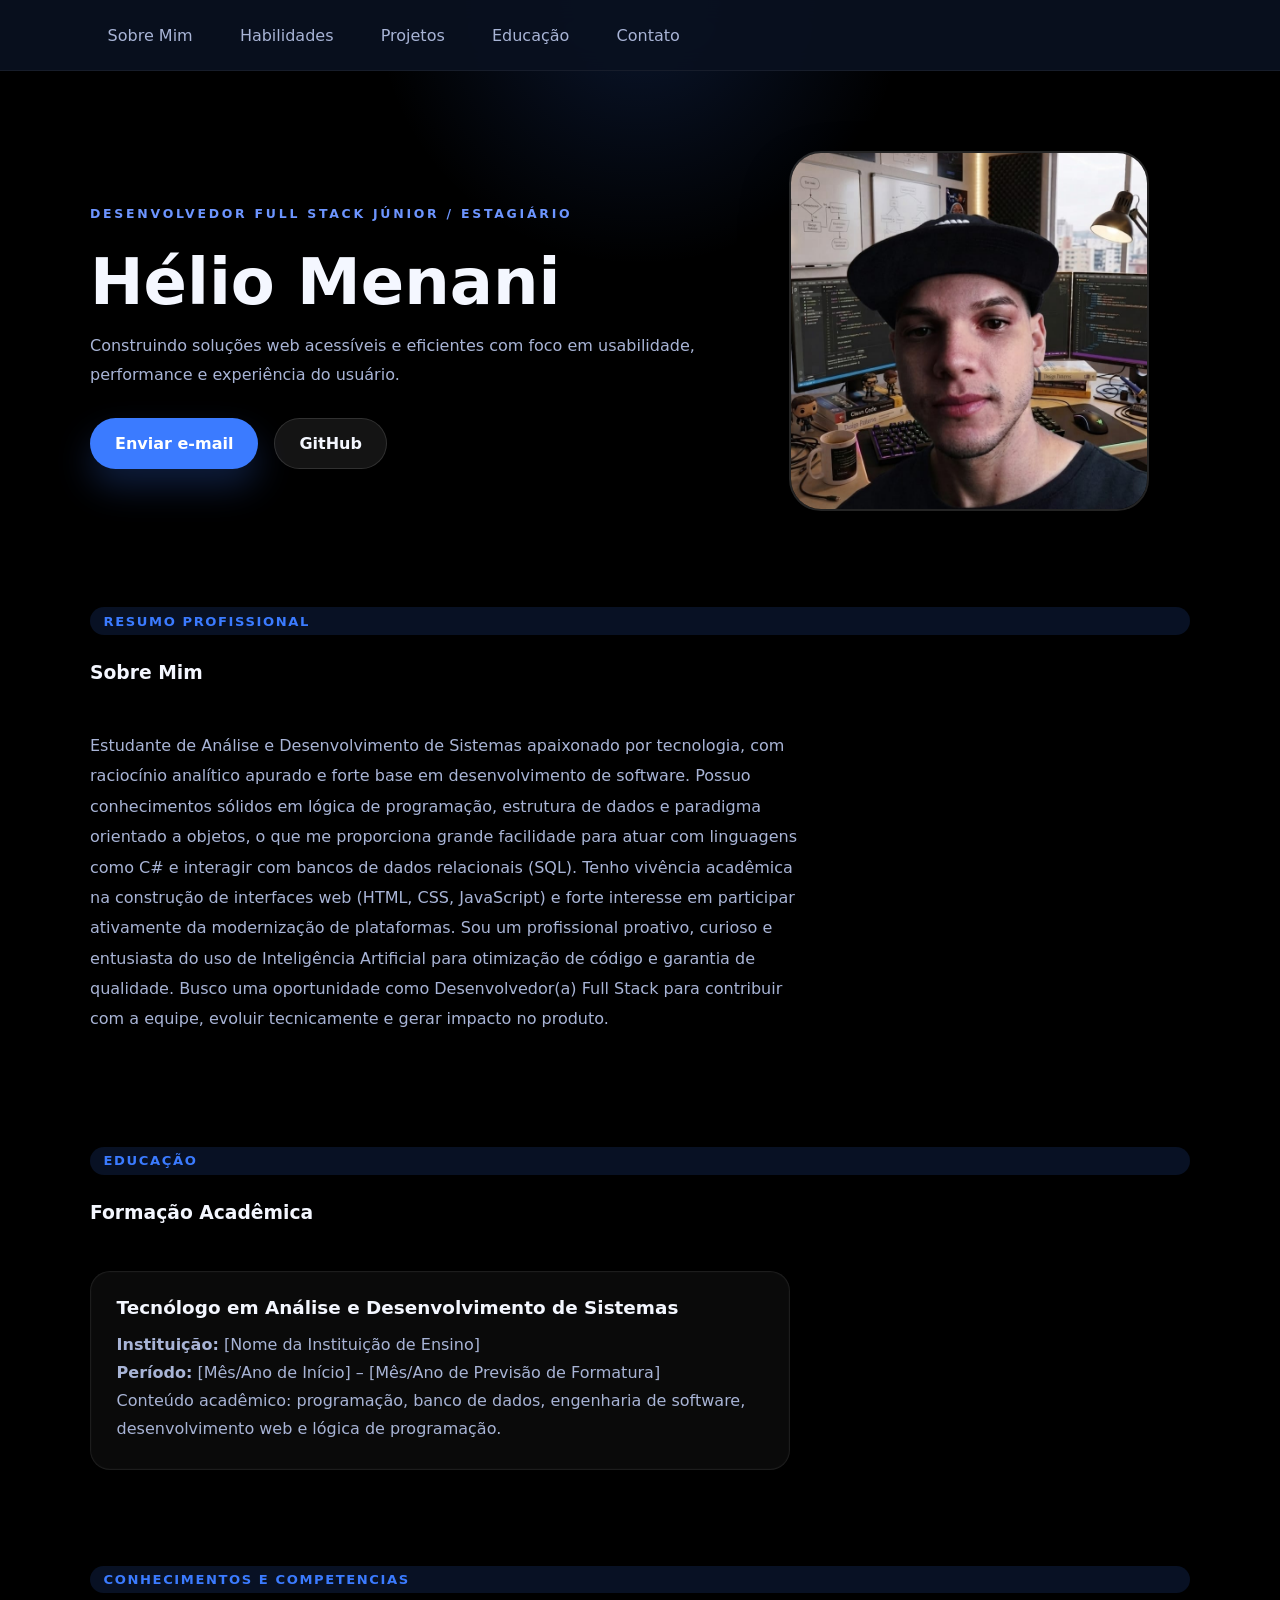
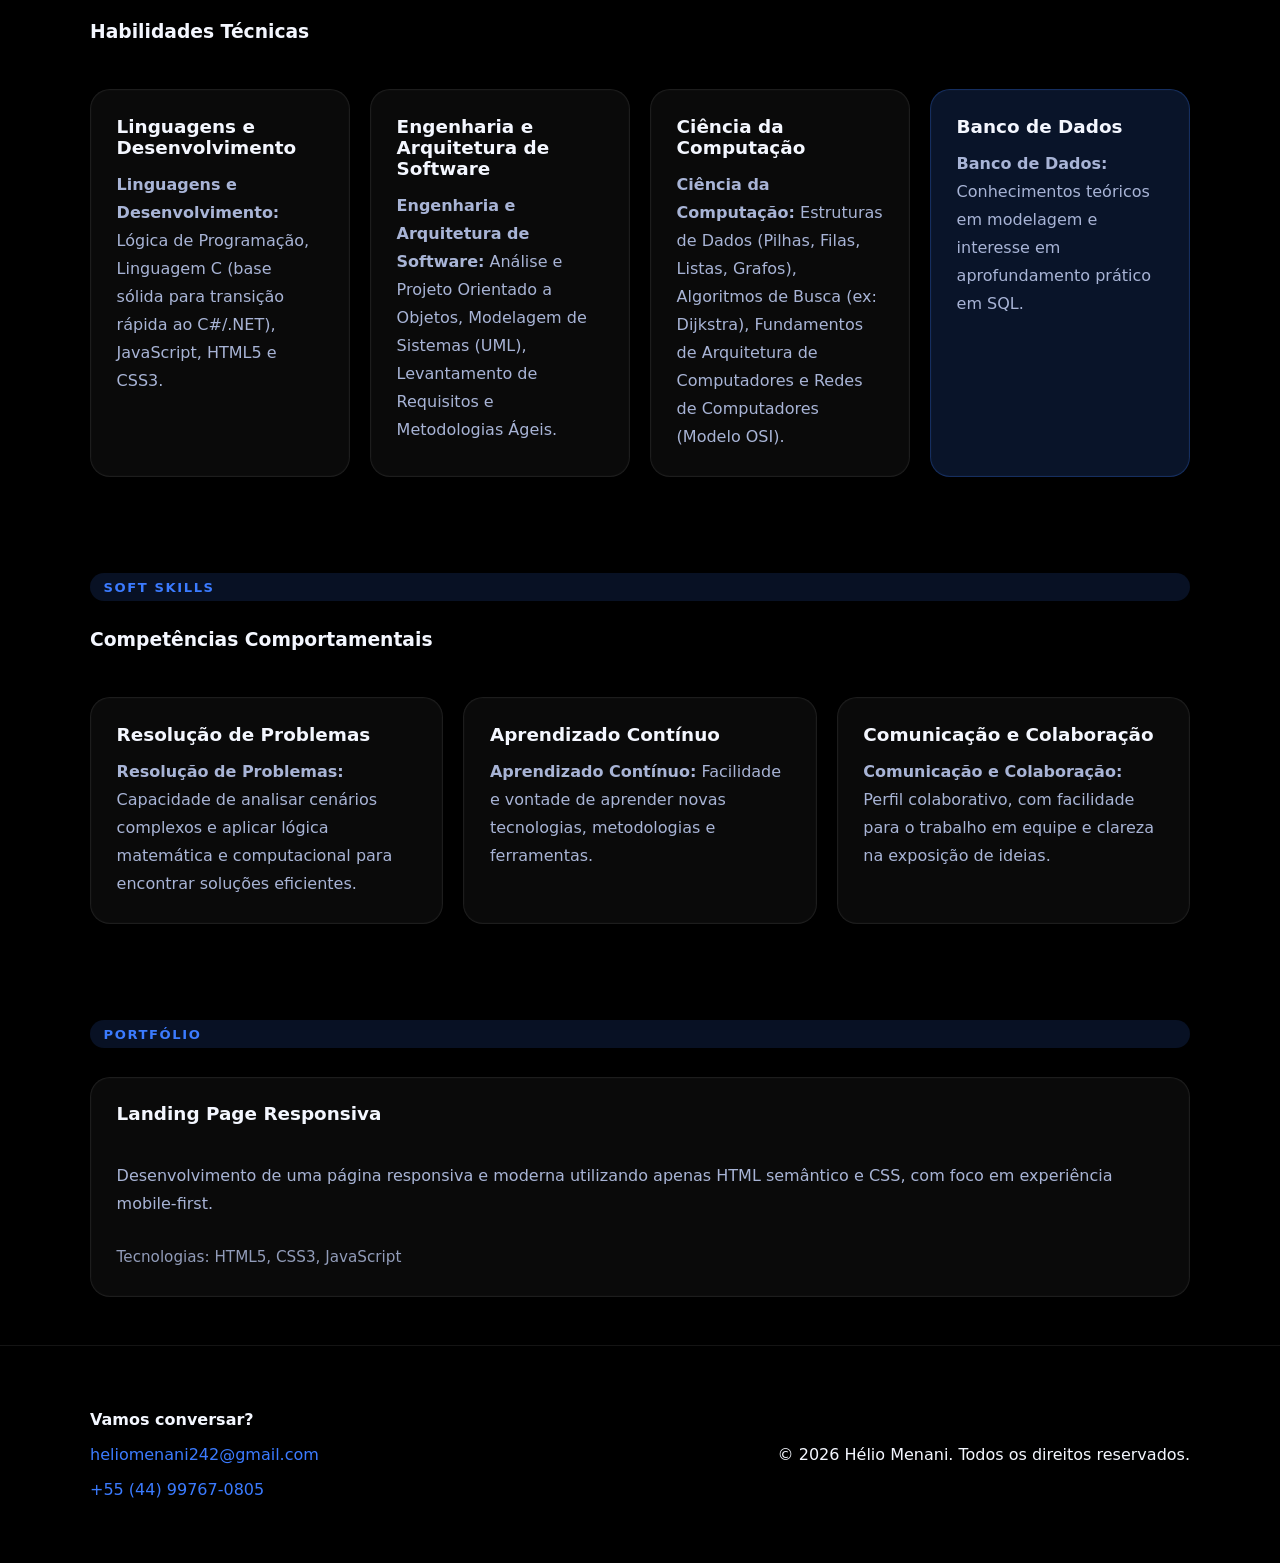
==== index.html @ a0217aea "Add files via upload" ====
<!DOCTYPE html>
<html lang="pt-BR">

<head>
    <meta charset="UTF-8">
    <meta name="viewport" content="width=device-width, initial-scale=1.0">
    <title>Hélio Menani | Portfólio</title>
    <meta name="description"
        content="Portfólio profissional de Hélio Menani - Desenvolvedor Full Stack Júnior / Estagiário com foco em web e software." />
    <link rel="stylesheet" href="style.css">
    <script src="script.js" defer></script>
</head>

<body>
    <nav class="site-nav" aria-label="Navegação principal">
        <div class="container nav__wrapper">
            <button class="nav-toggle" aria-controls="main-navigation" aria-expanded="false">Menu</button>
            <ul class="nav__list" id="main-navigation">
                <li><a href="#sobre">Sobre Mim</a></li>
                <li><a href="#habilidades">Habilidades</a></li>
                <li><a href="#projetos">Projetos</a></li>
                <li><a href="#educacao">Educação</a></li>
                <li><a href="#contato">Contato</a></li>
            </ul>
        </div>
    </nav>

    <header class="hero" aria-label="Seção principal">
        <div class="hero__content container">
            <div class="hero__text">
                <p class="hero__eyebrow">Desenvolvedor Full Stack Júnior / Estagiário</p>
                <h1>Hélio Menani</h1>
                <p class="hero__lead">Construindo soluções web acessíveis e eficientes com foco em usabilidade,
                    performance e experiência do usuário.</p>
                <div class="hero__actions" aria-label="Contatos rápidos">
                    <a class="button button--primary" href="mailto:heliomenani242@gmail.com">Enviar e-mail</a>
                    <a class="button button--ghost" href="https://github.com/heliomenani242-source" target="_blank"
                        rel="noreferrer">GitHub</a>
                </div>
            </div>
            <div class="hero__photo-wrapper">
                <img class="hero__photo" src="foto.jpeg" alt="Foto de Hélio Menani">
            </div>
        </div>
    </header>

    <main>
        <section class="section" id="sobre">
            <div class="container">
                <div class="section__header">
                    <span class="section__tag">RESUMO PROFISSIONAL</span>
                    <h3>Sobre Mim</h3>
                </div>
                <p class="section__text">Estudante de Análise e Desenvolvimento de Sistemas apaixonado por tecnologia,
                    com raciocínio analítico apurado e forte base em desenvolvimento de software. Possuo conhecimentos
                    sólidos em lógica de programação, estrutura de dados e paradigma orientado a objetos, o que me
                    proporciona grande facilidade para atuar com linguagens como C# e interagir com bancos de dados
                    relacionais (SQL). Tenho vivência acadêmica na construção de interfaces web (HTML, CSS, JavaScript)
                    e forte interesse em participar ativamente da modernização de plataformas. Sou um profissional
                    proativo, curioso e entusiasta do uso de Inteligência Artificial para otimização de código e
                    garantia de qualidade. Busco uma oportunidade como Desenvolvedor(a) Full Stack para contribuir com a
                    equipe, evoluir tecnicamente e gerar impacto no produto.</p>
            </div>
        </section>

        <section class="section" id="educacao">
            <div class="container">
                <div class="section__header">
                    <span class="section__tag">EDUCAÇÃO</span>
                    <h3>Formação Acadêmica</h3>
                </div>
                <div class="education-card">
                    <h3>Tecnólogo em Análise e Desenvolvimento de Sistemas</h3>
                    <p><strong>Instituição:</strong> [Nome da Instituição de Ensino]</p>
                    <p><strong>Período:</strong> [Mês/Ano de Início] – [Mês/Ano de Previsão de Formatura]</p>
                    <p>Conteúdo acadêmico: programação, banco de dados, engenharia de software, desenvolvimento web e
                        lógica de programação.</p>
                </div>
            </div>
        </section>

        <section class="section section--split" id="habilidades">
            <div class="container">
                <div class="section__header">
                    <span class="section__tag">CONHECIMENTOS E COMPETENCIAS</span>
                    <h3>Habilidades Técnicas</h3>
                </div>
                <div class="skill-grid">
                    <article class="skill-card">
                        <h3>Linguagens e Desenvolvimento</h3>
                        <p><strong>Linguagens e Desenvolvimento:</strong> Lógica de Programação, Linguagem C (base
                            sólida para transição rápida ao C#/.NET), JavaScript, HTML5 e CSS3.</p>
                    </article>
                    <article class="skill-card">
                        <h3>Engenharia e Arquitetura de Software</h3>
                        <p><strong>Engenharia e Arquitetura de Software:</strong> Análise e Projeto Orientado a Objetos,
                            Modelagem de Sistemas (UML), Levantamento de Requisitos e Metodologias Ágeis.</p>
                    </article>
                    <article class="skill-card">
                        <h3>Ciência da Computação</h3>
                        <p><strong>Ciência da Computação:</strong> Estruturas de Dados (Pilhas, Filas, Listas, Grafos),
                            Algoritmos de Busca (ex: Dijkstra), Fundamentos de Arquitetura de Computadores e Redes de
                            Computadores (Modelo OSI).</p>
                    </article>
                    <article class="skill-card skill-card--highlight">
                        <h3>Banco de Dados</h3>
                        <p><strong>Banco de Dados:</strong> Conhecimentos teóricos em modelagem e interesse em
                            aprofundamento prático em SQL.</p>
                    </article>
                </div>
            </div>
        </section>

        <section class="section" id="soft-skills">
            <div class="container">
                <div class="section__header">
                    <span class="section__tag">Soft Skills</span>
                    <h3>Competências Comportamentais</h3>
                </div>
                <div class="skill-grid">
                    <article class="skill-card">
                        <h3>Resolução de Problemas</h3>
                        <p><strong>Resolução de Problemas:</strong> Capacidade de analisar cenários complexos e aplicar
                            lógica matemática e computacional para encontrar soluções eficientes.</p>
                    </article>
                    <article class="skill-card">
                        <h3>Aprendizado Contínuo</h3>
                        <p><strong>Aprendizado Contínuo:</strong> Facilidade e vontade de aprender novas tecnologias,
                            metodologias e ferramentas.</p>
                    </article>
                    <article class="skill-card">
                        <h3>Comunicação e Colaboração</h3>
                        <p><strong>Comunicação e Colaboração:</strong> Perfil colaborativo, com facilidade para o
                            trabalho em equipe e clareza na exposição de ideias.</p>
                    </article>
                </div>
            </div>
        </section>

        <section class="section" id="projetos">
            <div class="container">
                <div class="section__header">
                    <span class="section__tag">Portfólio</span>

                </div>
                <div class="project-grid">
                    <article class="project-card">
                        <h3>Landing Page Responsiva</h3>
                        <p class="project-card__desc">Desenvolvimento de uma página responsiva e moderna utilizando
                            apenas HTML semântico e CSS, com foco em experiência mobile-first.</p>
                        <p class="project-card__tech">Tecnologias: HTML5, CSS3, JavaScript</p>
                    </article>
                </div>
            </div>
        </section>
    </main>

    <footer class="footer" id="contato">
        <div class="container footer__content">
            <div>
                <p class="footer__label">Vamos conversar?</p>
                <p><a href="mailto:heliomenani242@gmail.com">heliomenani242@gmail.com</a></p>
                <p><a href="tel:+5544997670805">+55 (44) 99767-0805</a></p>
            </div>
            <p>© <span id="year"></span> Hélio Menani. Todos os direitos reservados.</p>
        </div>
    </footer>
</body>

</html>
---- style.css ----
:root {
    color-scheme: dark;
    --bg: #09101f;
    --surface: #111c31;
    --surface-contrast: #172542;
    --text: #f4f7ff;
    --muted: #a8b4d6;
    --primary: #3b7bff;
    --primary-soft: rgba(59, 123, 255, 0.16);
    --accent: #6d95ff;
    --border: rgba(255, 255, 255, 0.08);
    --radius: 20px;
    --shadow: 0 22px 50px rgba(0, 0, 0, 0.28);
}

* {
    box-sizing: border-box;
}

html {
    scroll-behavior: smooth;
}

body {
    margin: 0;
    font-family: "Inter", system-ui, -apple-system, BlinkMacSystemFont, "Segoe UI", sans-serif;
    background: #000000;
    color: var(--text);
    min-height: 100vh;
}

button,
a,
input,
textarea {
    font: inherit;
}

a {
    color: inherit;
    text-decoration: none;
}

img {
    display: block;
    max-width: 100%;
}

.container {
    width: min(1100px, calc(100% - 2rem));
    margin: 0 auto;
}

.hero,
.section,
.footer {
    padding: 3rem 0;
}

.hero__content,
.section__content,
.footer__content,
.nav__wrapper {
    display: grid;
    gap: 2rem;
}

.skill-grid,
.project-grid {
    display: grid;
    gap: 1.25rem;
}

.skill-grid {
    grid-template-columns: repeat(auto-fit, minmax(220px, 1fr));
}

.hero::before {
    content: "";
    position: absolute;
    inset: 0;
    background: radial-gradient(circle at top, rgba(59, 123, 255, 0.18), transparent 24%);
    pointer-events: none;
}

.hero__content {
    grid-template-columns: minmax(0, 1.4fr) minmax(280px, 1fr);
    align-items: center;
    gap: 2.5rem;
    padding-top: 2rem;
}

.hero__eyebrow {
    display: inline-flex;
    align-items: center;
    gap: 0.5rem;
    color: var(--accent);
    font-weight: 700;
    text-transform: uppercase;
    letter-spacing: 0.22em;
    font-size: 0.78rem;
}

.hero h1 {
    font-size: clamp(2.6rem, 5vw, 4.5rem);
    margin: 1rem 0 1rem;
    line-height: 1.05;
}

.hero__lead {
    max-width: 46rem;
    color: var(--muted);
    font-size: 1rem;
    line-height: 1.8;
}

.hero__actions {
    display: flex;
    flex-wrap: wrap;
    gap: 1rem;
    margin-top: 1.75rem;
}

.button {
    display: inline-flex;
    align-items: center;
    justify-content: center;
    gap: 0.5rem;
    padding: 0.95rem 1.5rem;
    border-radius: 999px;
    font-weight: 700;
    transition: transform 0.2s ease, background-color 0.2s ease, box-shadow 0.2s ease;
    border: 1px solid transparent;
}

.button:hover,
.nav__list a:hover {
    transform: translateY(-1px);
}

.button--primary {
    background: var(--primary);
    color: white;
    box-shadow: 0 18px 35px rgba(59, 123, 255, 0.24);
}

.button--ghost {
    background: rgba(255, 255, 255, 0.08);
    color: var(--text);
    border-color: rgba(255, 255, 255, 0.12);
}

.hero__contacts {
    display: grid;
    gap: 0.85rem;
    margin-top: 1.75rem;
    list-style: none;
    padding: 0;
}

.hero__contacts li a {
    color: var(--text);
    opacity: 0.88;
}

.hero__photo-wrapper {
    position: relative;
    max-width: 360px;
    margin: 0 auto;
}

.hero__photo {
    width: 100%;
    height: auto;
    border-radius: 32px;
    border: 2px solid rgba(255, 255, 255, 0.14);
    box-shadow: var(--shadow);
    aspect-ratio: 1 / 1;
    object-fit: cover;
}

.site-nav {
    position: sticky;
    top: 0;
    z-index: 20;
    background: rgba(9, 16, 31, 0.94);
    border-bottom: 1px solid rgba(255, 255, 255, 0.06);
    backdrop-filter: blur(12px);
}

.nav__wrapper {
    grid-template-columns: 1fr auto;
    align-items: center;
    gap: 1rem;
    padding: 0.7rem 0;
}

.nav-toggle {
    display: none;
    align-items: center;
    justify-content: center;
    border: 1px solid rgba(255, 255, 255, 0.12);
    border-radius: 999px;
    padding: 0.85rem 1rem;
    background: rgba(255, 255, 255, 0.04);
    color: var(--text);
    cursor: pointer;
}

.nav__list {
    display: flex;
    flex-wrap: wrap;
    align-items: center;
    gap: 0.75rem;
    list-style: none;
    margin: 0;
    padding: 0;
}

.nav__list li {
    margin: 0;
}

.nav__list a {
    display: inline-flex;
    padding: 0.9rem 1.1rem;
    border-radius: 999px;
    color: var(--muted);
    transition: background-color 0.2s ease, color 0.2s ease;
}

.nav__list a:hover,
.nav__list a:focus-visible {
    background: rgba(59, 123, 255, 0.14);
    color: var(--text);
    outline: none;
}

.section {
    position: relative;
}

.section__header {
    display: flex;
    flex-direction: column;
    gap: 0.55rem;
    margin-bottom: 1.8rem;
}

.section__tag {
    display: inline-flex;
    padding: 0.4rem 0.85rem;
    border-radius: 999px;
    background: rgba(59, 123, 255, 0.14);
    color: var(--primary);
    font-size: 0.82rem;
    font-weight: 700;
    text-transform: uppercase;
    letter-spacing: 0.12em;
}

.section h2 {
    font-size: clamp(2rem, 3vw, 2.7rem);
    margin: 0;
}

.section__text {
    max-width: 720px;
    line-height: 1.9;
    color: var(--muted);
}

.skill-grid,
.project-grid {
    display: grid;
    gap: 1.25rem;
}

.skill-grid,
.project-grid {
    grid-template-columns: repeat(auto-fit, minmax(260px, 1fr));
}

.skill-grid {
    grid-template-columns: repeat(auto-fit, minmax(220px, 1fr));
}

.skill-card,
.project-card,
.education-card {
    border: 1px solid var(--border);
    border-radius: var(--radius);
    background: rgba(255, 255, 255, 0.04);
    padding: 1.6rem;
    box-shadow: inset 0 0 0 1px rgba(255, 255, 255, 0.01);
}

.skill-card h3,
.project-card h3,
.education-card h3 {
    margin: 0 0 0.8rem;
    font-size: 1.15rem;
}

.skill-card p,
.project-card p,
.education-card p {
    margin: 0;
    line-height: 1.75;
    color: var(--muted);
}

.skill-card--highlight {
    background: rgba(59, 123, 255, 0.16);
    border-color: rgba(59, 123, 255, 0.25);
}

.project-card {
    min-height: 220px;
    display: flex;
    flex-direction: column;
    justify-content: space-between;
}

.project-card__desc {
    margin-bottom: 1.15rem;
}

.project-card__tech {
    font-size: 0.95rem;
    color: var(--text);
    opacity: 0.86;
}

.education-card {
    max-width: 700px;
}

.footer {
    border-top: 1px solid rgba(255, 255, 255, 0.08);
}

.footer__content {
    display: flex;
    justify-content: space-between;
    align-items: center;
    flex-wrap: wrap;
    gap: 1.2rem;
}

.footer__label {
    font-weight: 700;
    margin-bottom: 0.4rem;
}

.footer a {
    color: var(--primary);
}

@media (max-width: 900px) {

    .hero__content,
    .nav__wrapper {
        grid-template-columns: 1fr;
    }

    .hero__content {
        grid-template-areas:
            "hero-photo"
            "hero-text";
    }

    .hero__photo-wrapper {
        grid-area: hero-photo;
        margin-top: 0;
        max-width: 320px;
        width: 100%;
    }

    .hero__text {
        grid-area: hero-text;
    }

    .hero__lead,
    .project-card__desc,
    .section__text {
        max-width: 100%;
    }
}

@media (max-width: 720px) {
    .hero__content {
        grid-template-columns: 1fr;
        gap: 1.5rem;
    }

    .hero__photo-wrapper {
        order: 1;
        max-width: 280px;
    }

    .hero__text {
        order: 2;
    }


    .hero__actions {
        flex-direction: column;
        align-items: stretch;
    }

    .nav__wrapper {
        grid-template-columns: 1fr;
        align-items: flex-start;
    }

    .nav-toggle {
        display: inline-flex;
    }

    .nav__list {
        display: none;
        flex-direction: column;
        background: rgba(9, 16, 31, 0.98);
        border: 1px solid rgba(255, 255, 255, 0.08);
        border-radius: 18px;
        padding: 1rem;
        width: 100%;
    }

    .nav__list.open {
        display: flex;
    }

    .nav__list a {
        width: 100%;
        justify-content: center;
    }

    .skill-grid,
    .project-grid {
        grid-template-columns: 1fr;
    }

    .section,
    .footer {
        padding: 2rem 0;
    }

    .hero__photo {
        border-radius: 24px;
    }

    .footer__content {
        flex-direction: column;
        align-items: flex-start;
    }
}

.nav__list {
    width: 100%;
}
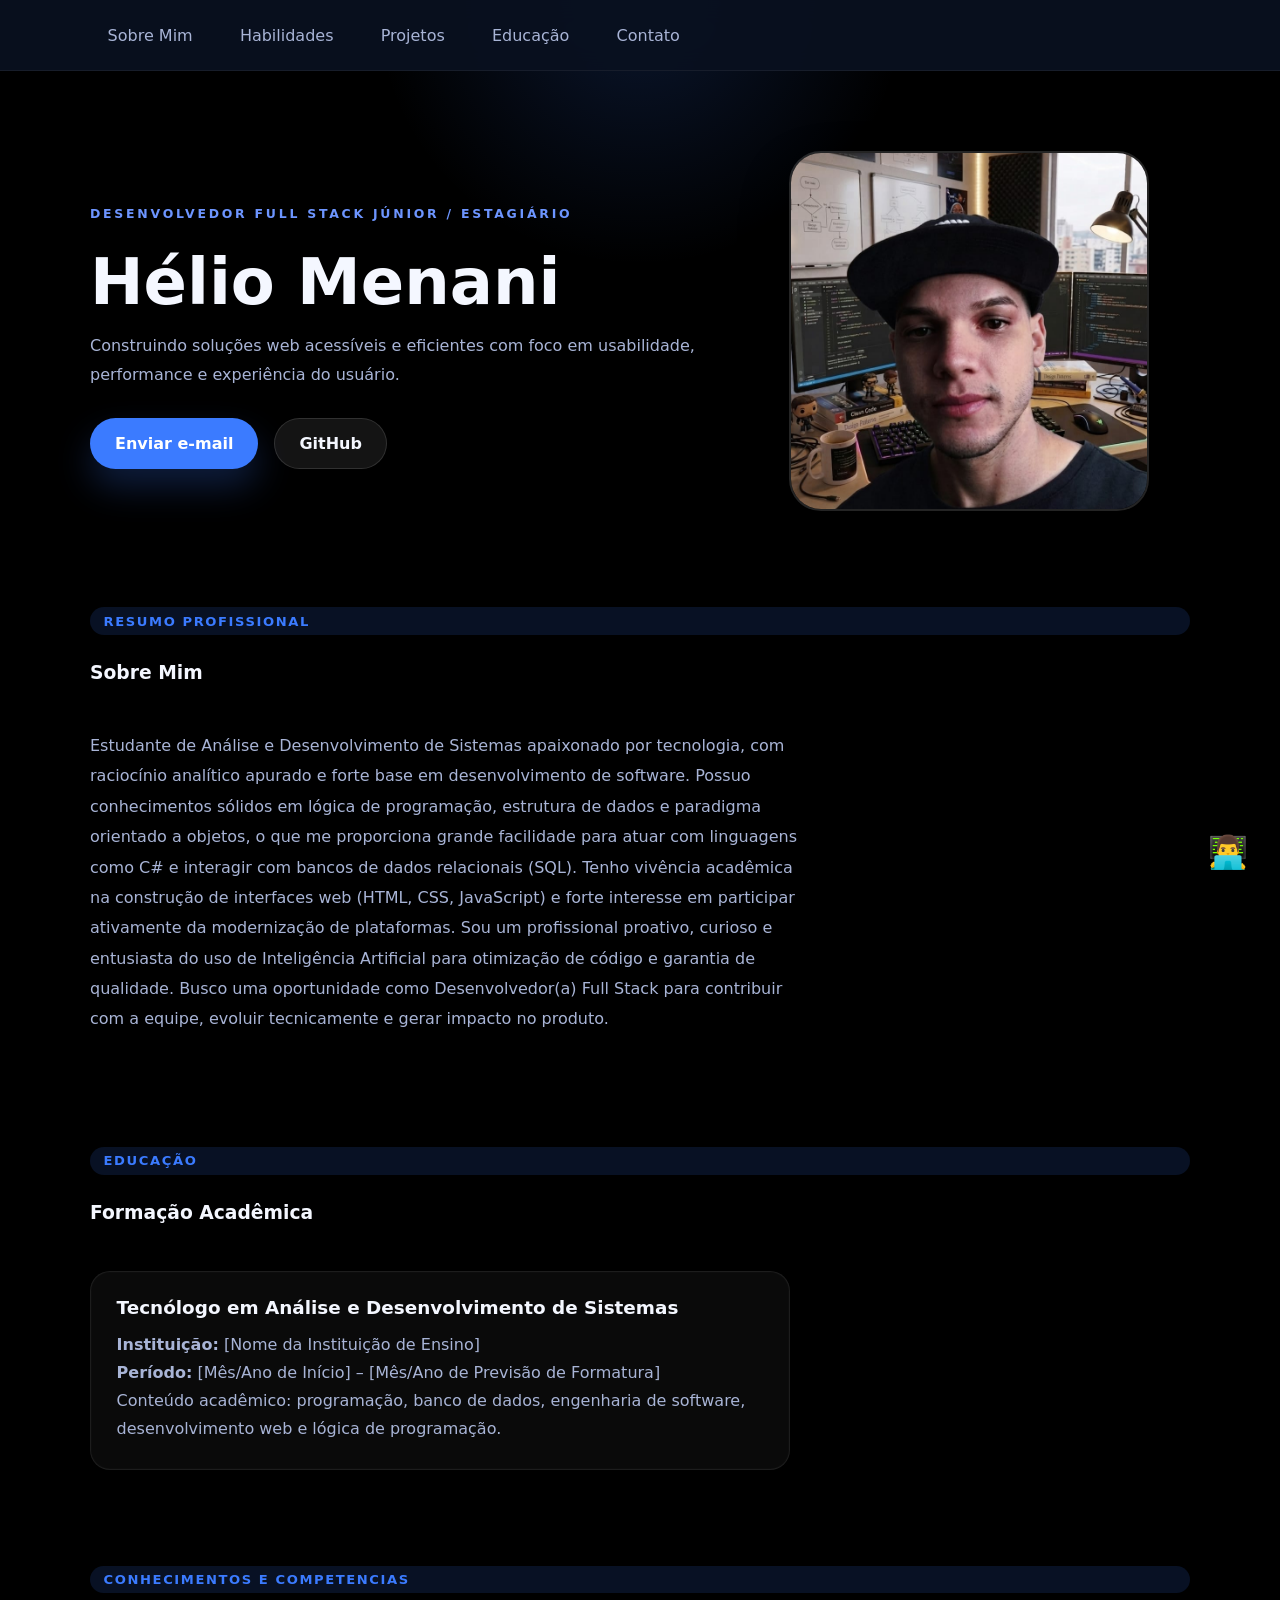
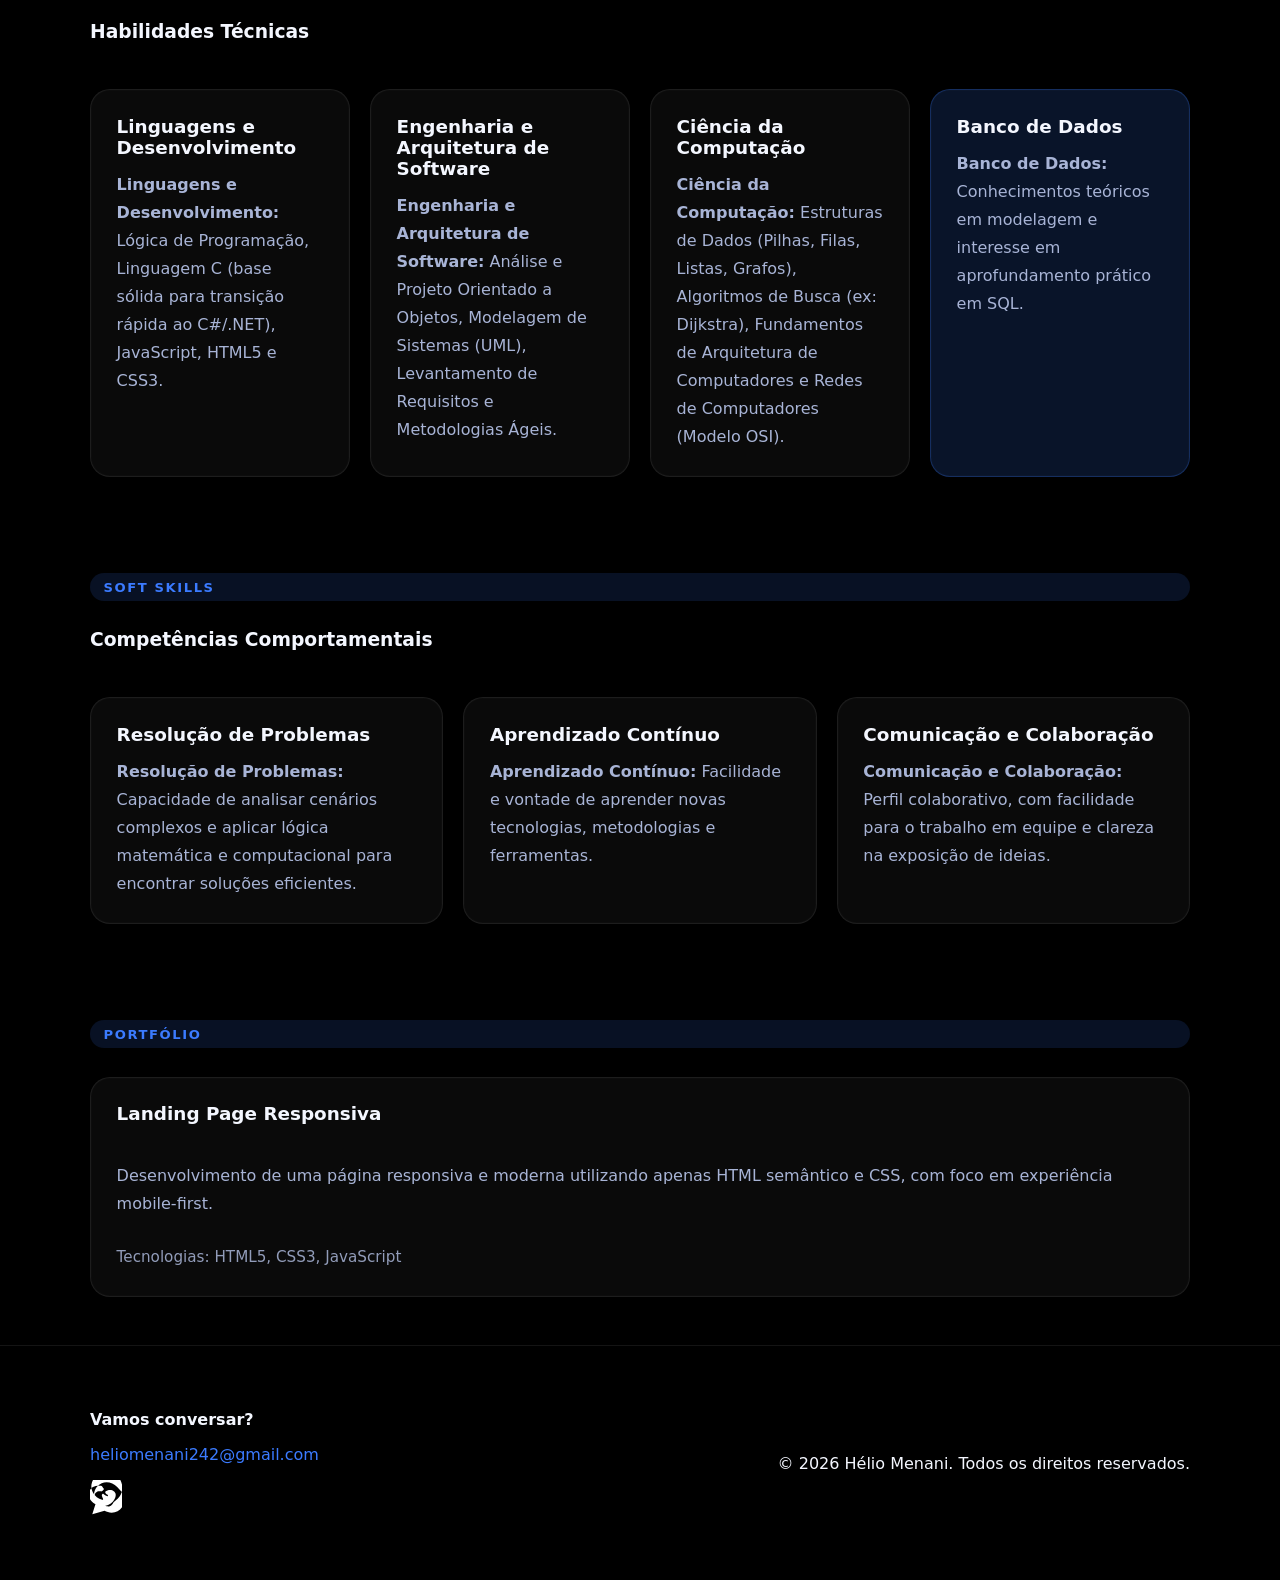
==== commit 34b918be: "Add files via upload" ====
--- a/index.html
+++ b/index.html
@@ -160,11 +160,29 @@
             <div>
                 <p class="footer__label">Vamos conversar?</p>
                 <p><a href="mailto:heliomenani242@gmail.com">heliomenani242@gmail.com</a></p>
-                <p><a href="tel:+5544997670805">+55 (44) 99767-0805</a></p>
+                <p><a href="https://wa.me/5544997670805" target="_blank" rel="noreferrer"
+                        aria-label="Enviar mensagem pelo WhatsApp">
+                        <svg class="footer__whatsapp-icon" viewBox="0 0 448 512" aria-hidden="true" focusable="false">
+                            <path fill="white"
+                                d="M380.9 97.1C339 55.1 287.2 32 232.6 32 135 32 56.6 110.4 56.6 208c0 36.6 9.6 72.5 27.9 104.4L32 480l171.2-47.8c30.2 16.5 64.5 25.2 99.4 25.2 97.6 0 176-78.4 176-176 0-54.6-23.1-106.4-65.7-148.3zm-50.8 214.3c-9.4 26.4-33.7 49.7-53.9 55.9-14.8 4.3-33.7 6.7-73.5-8.7-52.9-20.5-86.7-66.4-89.4-68.8-2.7-2.5-22.1-20.9-31.6-34.1-9.5-13.2-19.1-36.7-12.9-58 6.2-21.4 33.8-35.7 47.4-38.6 12.3-2.5 26.9-3.3 40.7 0 5.5 1.3 10.8-0.3 15-4.5l18.5-18.5c4.4-4.4 4.7-11.3 0.7-16.1-6.4-7.5-12.5-15.8-17.9-24.6-4.4-7.3-11.6-12.3-20.3-13.4-13.9-1.8-28-2.8-42.5-2.8-20.9 0-41 4.7-60.1 14.1-20.6 10.1-37.5 25.3-48.5 44.9-11 19.6-16 42.5-16 66.3 0 27.5 8.5 54.5 24.6 77.7 18.2 26.6 46.7 47.9 77.5 60.4 30.8 12.5 64 18.8 97.4 18.8 23.4 0 46.4-4 68.1-12 26.9-9.7 50.1-25.9 68.4-47.4 18.2-21.5 30.7-46.9 36.6-74.5 3.1-13.5 2.3-27.4-2.7-40.5-6.1-15.2-17.8-27.7-33.1-35.8-8.3-4.5-17.5-7.6-26.9-9.5-14.2-2.8-28.8-2.9-42.9 0.3-11.7 2.7-22.7 7.8-32.4 15.3-6.8 5.3-9.1 13.2-5.7 20.9 2.9 6.2 7.7 11.7 13.7 16.2 5.6 4.1 11.8 8.3 18.4 12.8 3.9 2.6 5.5 7.7 3.9 12.3-1.5 4.4-5.8 7.5-10.4 7.5-1.5 0-3-.4-4.3-1.2-16.7-9.4-32.7-19.7-47-30.8-1.9-1.4-4.3-2.2-6.7-2.2-2.7 0-5.3.7-7.7 2.2-7.2 4.6-10.8 13.7-8.8 22.1 3.6 15.7 9.6 31.2 17.1 45.8 1.7 3.4 1.5 7.5-.6 10.7-2.1 3.2-5.8 5.1-9.8 5.1-1.1 0-2.2-.1-3.3-.4-26.9-7.6-51.7-20.2-73.6-37.5-22.6-17.8-41-40.8-54.9-66.4-13.8-25.4-21.5-52.6-22.1-80.5-.7-33.2 8.3-66.8 25-96.9 19.5-34.5 49.9-62.9 86.3-81.6 38.9-20.2 83.5-29.2 126.7-25.6 44.7 3.8 87.8 21.3 121.2 51.3 35.8 32 60.1 74.3 69.9 120.7 9.7 46.1 4.5 93-15.1 136.3-10.4 22-24.9 42.6-42.1 59.4z" />
+                        </svg>
+                    </a></p>
             </div>
             <p>© <span id="year"></span> Hélio Menani. Todos os direitos reservados.</p>
         </div>
     </footer>
+
+    <div class="whatsapp-float">
+        <a href="#" class="whatsapp-float__button whatsapp-pulse" aria-label="Conversar pelo WhatsApp" target="_blank"
+            rel="noreferrer">
+            <span class="whatsapp-emoji" aria-hidden="true">👨‍💻</span>
+            <span class="whatsapp-tooltip">Fale conosco pelo WhatsApp</span>
+        </a>
+        <div class="whatsapp-bubble" role="status" aria-live="polite" aria-hidden="true">
+            <button type="button" class="whatsapp-bubble__close" aria-label="Fechar mensagem">×</button>
+            <p class="whatsapp-bubble__text">👋 Olá! Podemos ajudar?</p>
+        </div>
+    </div>
 </body>
 
 </html>
--- a/style.css
+++ b/style.css
@@ -8,6 +8,9 @@
     --primary: #3b7bff;
     --primary-soft: rgba(59, 123, 255, 0.16);
     --accent: #6d95ff;
+    --whatsapp: #25D366;
+    --whatsapp-dark: #128C7E;
+    --whatsapp-shadow: rgba(37, 211, 102, 0.25);
     --border: rgba(255, 255, 255, 0.08);
     --radius: 20px;
     --shadow: 0 22px 50px rgba(0, 0, 0, 0.28);
@@ -357,6 +360,166 @@
     color: var(--primary);
 }
 
+.footer__whatsapp-icon {
+    width: 2rem;
+    height: auto;
+    display: inline-block;
+    vertical-align: middle;
+}
+
+/* WhatsApp floating action button */
+.whatsapp-float {
+    position: fixed;
+    right: 2rem;
+    bottom: 2rem;
+    z-index: 50;
+    display: flex;
+    flex-direction: column;
+    align-items: flex-end;
+    gap: 0.75rem;
+}
+
+.whatsapp-float__button {
+    display: inline-flex;
+    align-items: center;
+    justify-content: center;
+    padding: 0;
+    background: transparent;
+    width: auto;
+    height: auto;
+    border-radius: 0;
+    box-shadow: none;
+    transition: transform 0.18s ease;
+    overflow: visible;
+    position: relative;
+}
+
+.whatsapp-float__button:hover,
+.whatsapp-float__button:focus-visible {
+    transform: scale(1.08);
+}
+
+.whatsapp-float__button:focus-visible {
+    outline: 2px solid rgba(0, 0, 0, 0.2);
+    outline-offset: 4px;
+}
+
+.whatsapp-float__button img,
+.whatsapp-float__button svg,
+.whatsapp-float__button .whatsapp-emoji {
+    width: auto;
+    height: auto;
+    display: block;
+    font-size: 2rem;
+    line-height: 1;
+}
+
+.whatsapp-float__button .whatsapp-emoji {
+    display: inline-block;
+}
+
+.whatsapp-tooltip {
+    position: absolute;
+    bottom: 118%;
+    right: 50%;
+    transform: translateX(50%);
+    background: rgba(8, 15, 28, 0.96);
+    color: white;
+    padding: 0.55rem 0.85rem;
+    border-radius: 999px;
+    font-size: 0.85rem;
+    white-space: nowrap;
+    opacity: 0;
+    pointer-events: none;
+    transition: opacity 0.2s ease, transform 0.2s ease;
+    box-shadow: 0 12px 24px rgba(0, 0, 0, 0.2);
+    z-index: 10;
+}
+
+.whatsapp-float__button:hover .whatsapp-tooltip,
+.whatsapp-float__button:focus-within .whatsapp-tooltip {
+    opacity: 1;
+    transform: translateX(50%) translateY(-4px);
+}
+
+.whatsapp-pulse {
+    animation: whatsapp-pulse 2.6s ease-in-out infinite;
+}
+
+@keyframes whatsapp-pulse {
+
+    0%,
+    100% {
+        transform: scale(1);
+    }
+
+    50% {
+        transform: scale(1.04);
+    }
+}
+
+.whatsapp-bubble {
+    display: none;
+    max-width: 19rem;
+    padding: 1rem 1rem 0.75rem;
+    border-radius: 1rem;
+    background: rgba(255, 255, 255, 0.98);
+    color: #0f172a;
+    box-shadow: 0 22px 48px rgba(15, 23, 42, 0.18);
+    position: relative;
+    font-size: 0.95rem;
+    line-height: 1.5;
+    animation: bubble-fade 0.25s ease-out forwards;
+}
+
+.whatsapp-bubble--visible {
+    display: block;
+}
+
+.whatsapp-bubble__close {
+    position: absolute;
+    top: 0.4rem;
+    right: 0.4rem;
+    border: none;
+    background: transparent;
+    color: #334155;
+    font-size: 1rem;
+    cursor: pointer;
+    line-height: 1;
+}
+
+.whatsapp-bubble__text {
+    margin: 0;
+}
+
+@keyframes bubble-fade {
+    from {
+        opacity: 0;
+        transform: translateY(10px);
+    }
+
+    to {
+        opacity: 1;
+        transform: translateY(0);
+    }
+}
+
+@media (max-width: 720px) {
+    .whatsapp-float {
+        right: 1.25rem;
+        bottom: 1.25rem;
+    }
+
+    .whatsapp-float__button {
+        width: 3.4rem;
+        height: 3.4rem;
+    }
+
+    .whatsapp-bubble {
+        max-width: 17rem;
+    }
+}
+
 @media (max-width: 900px) {
 
     .hero__content,
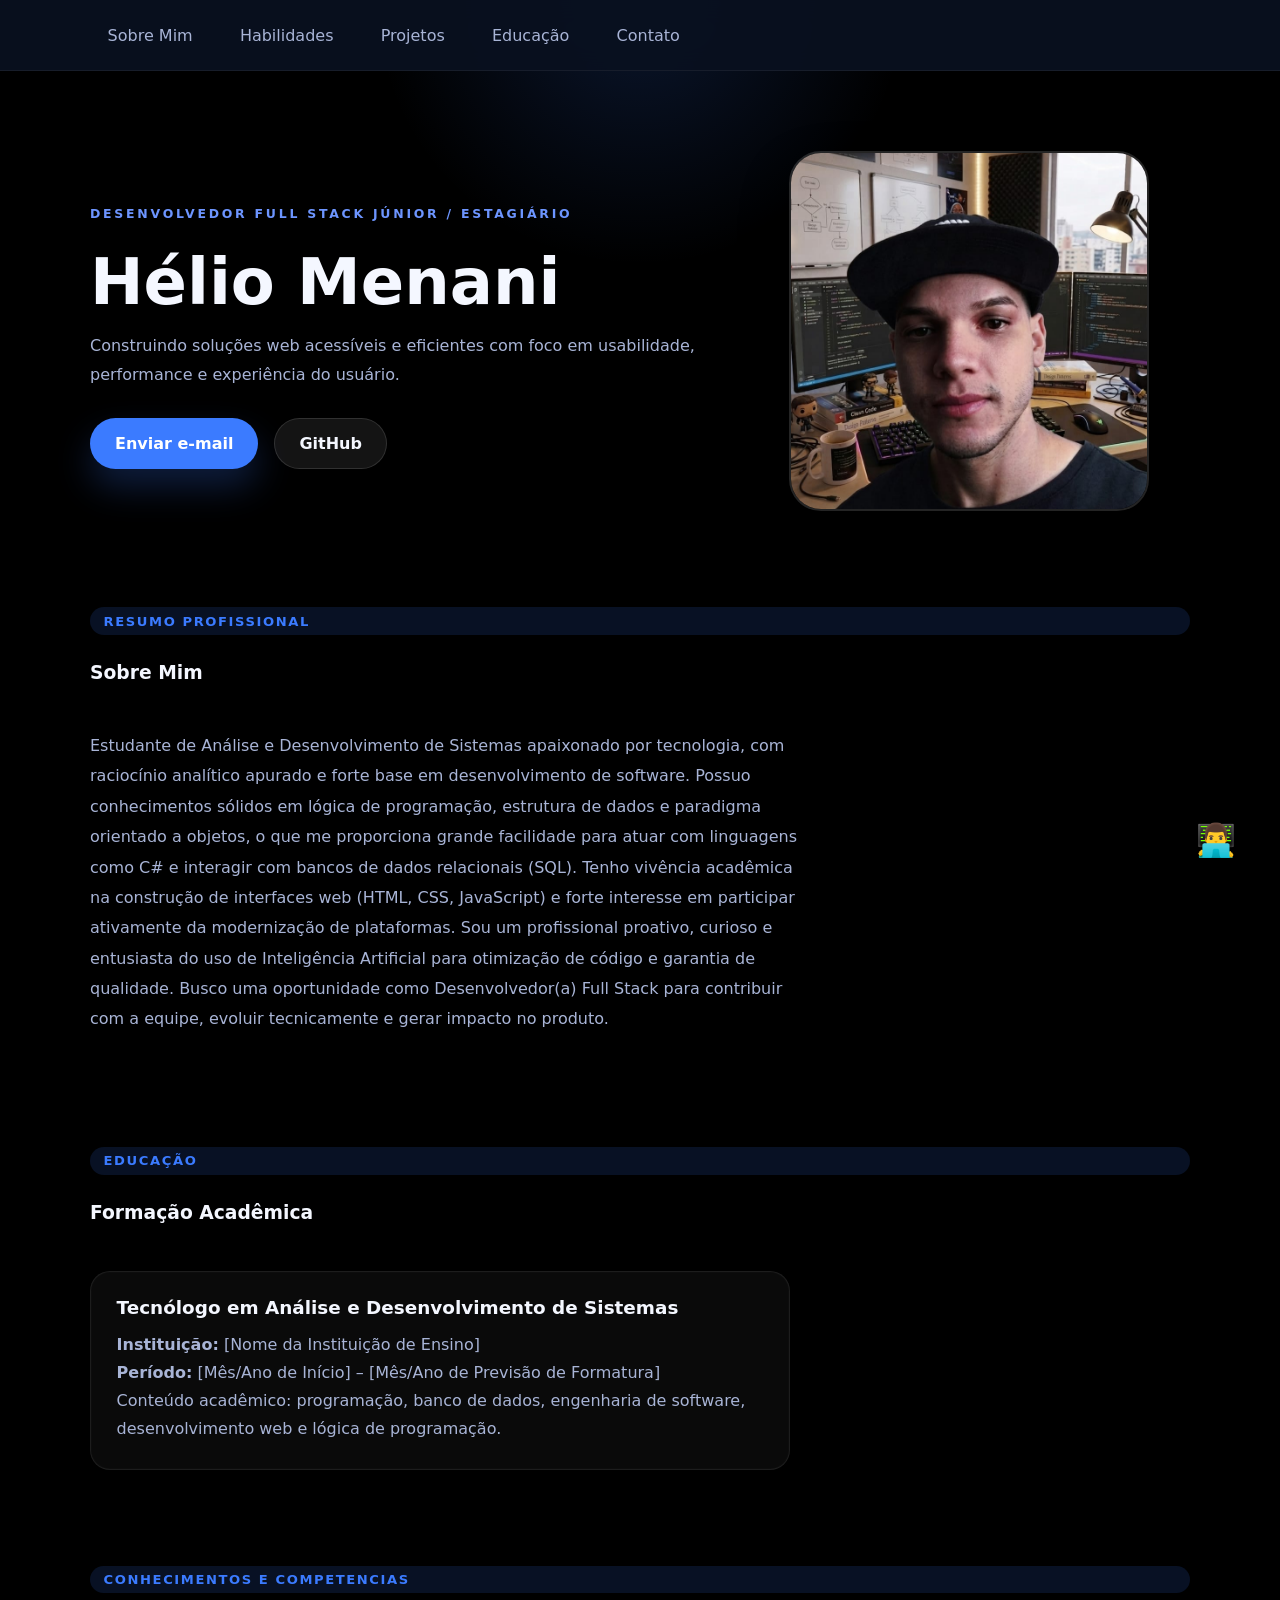
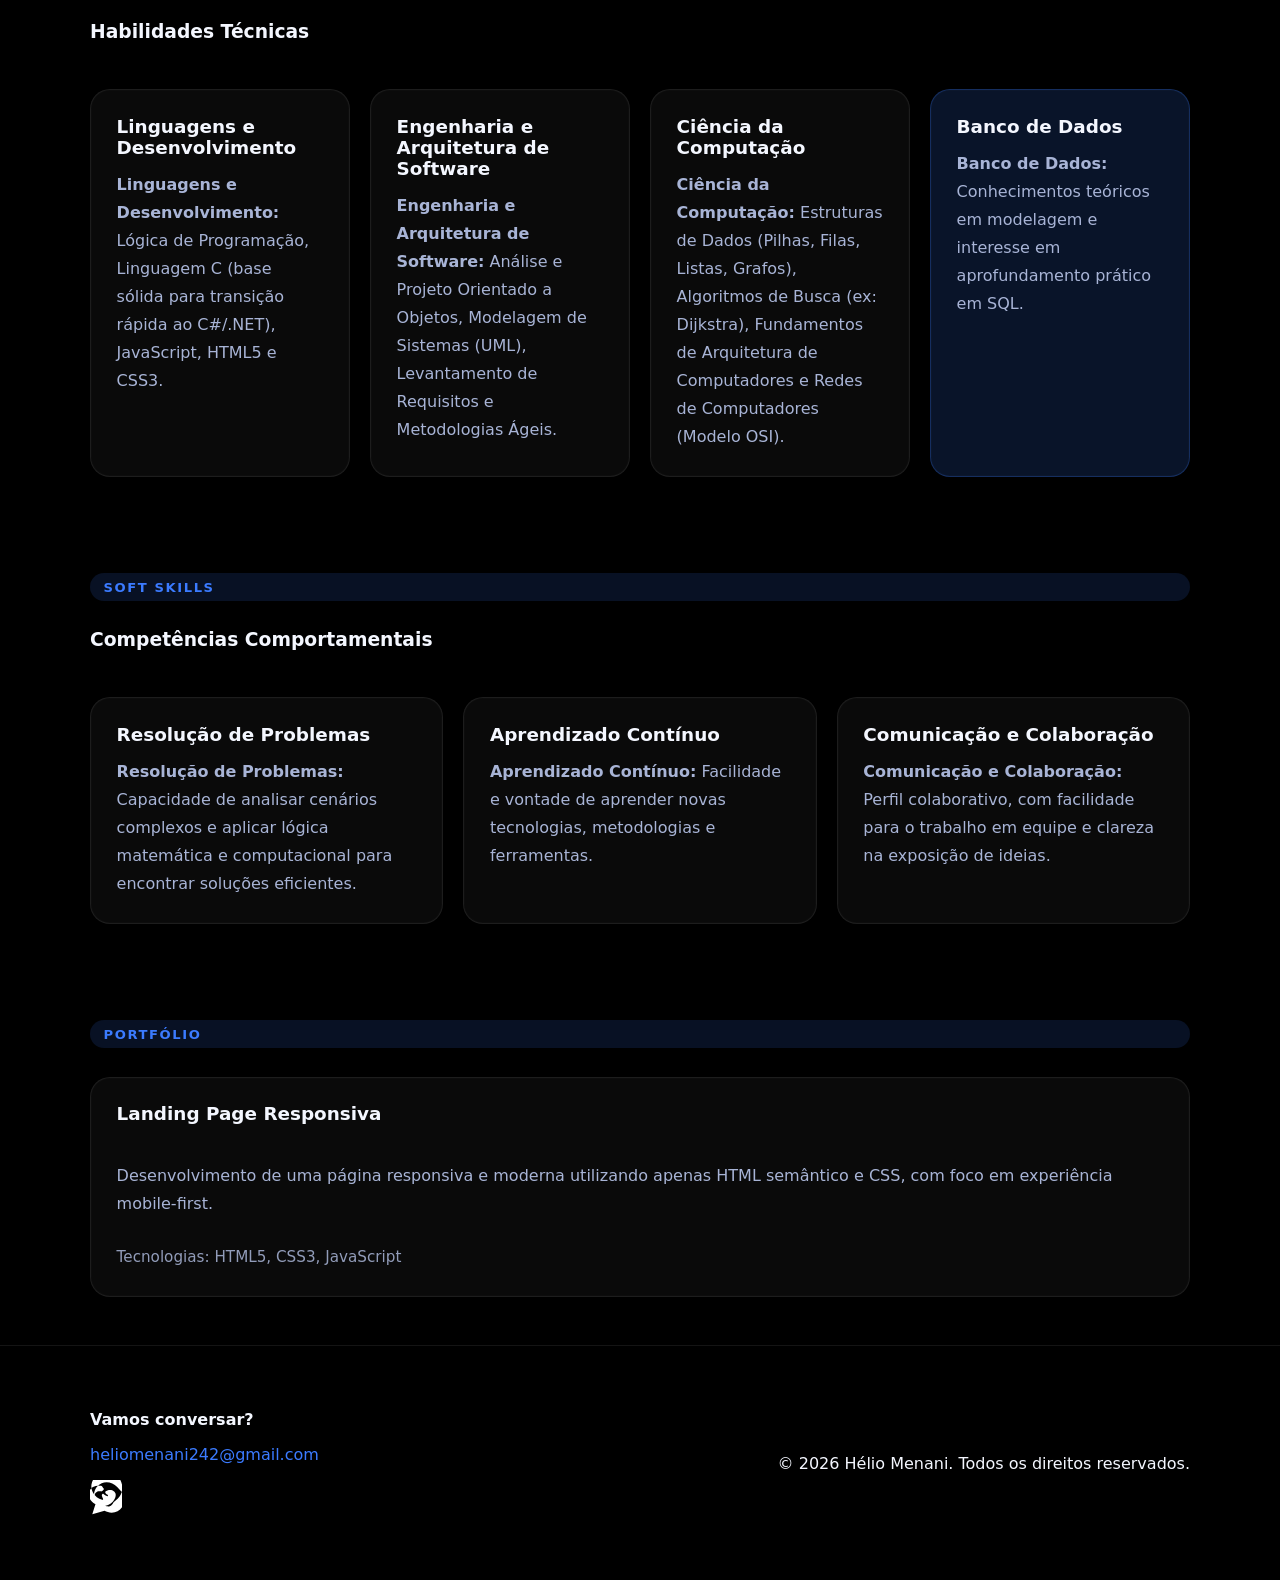
==== commit 61e539d0: "Add files via upload" ====
--- a/index.html
+++ b/index.html
@@ -173,8 +173,8 @@
     </footer>
 
     <div class="whatsapp-float">
-        <a href="#" class="whatsapp-float__button whatsapp-pulse" aria-label="Conversar pelo WhatsApp" target="_blank"
-            rel="noreferrer">
+        <a href="https://wa.me/5544997670805" class="whatsapp-float__button whatsapp-pulse"
+            aria-label="Conversar pelo WhatsApp" target="_blank" rel="noreferrer noopener">
             <span class="whatsapp-emoji" aria-hidden="true">👨‍💻</span>
             <span class="whatsapp-tooltip">Fale conosco pelo WhatsApp</span>
         </a>
--- a/style.css
+++ b/style.css
@@ -383,13 +383,15 @@
     display: inline-flex;
     align-items: center;
     justify-content: center;
-    padding: 0;
+    padding: 0.75rem;
     background: transparent;
     width: auto;
     height: auto;
-    border-radius: 0;
-    box-shadow: none;
-    transition: transform 0.18s ease;
+    min-width: 3.5rem;
+    min-height: 3.5rem;
+    border-radius: 50%;
+    box-shadow: 0 10px 24px rgba(0, 0, 0, 0.12);
+    transition: transform 0.18s ease, box-shadow 0.18s ease;
     overflow: visible;
     position: relative;
 }
@@ -397,6 +399,7 @@
 .whatsapp-float__button:hover,
 .whatsapp-float__button:focus-visible {
     transform: scale(1.08);
+    box-shadow: 0 16px 32px rgba(0, 0, 0, 0.18);
 }
 
 .whatsapp-float__button:focus-visible {
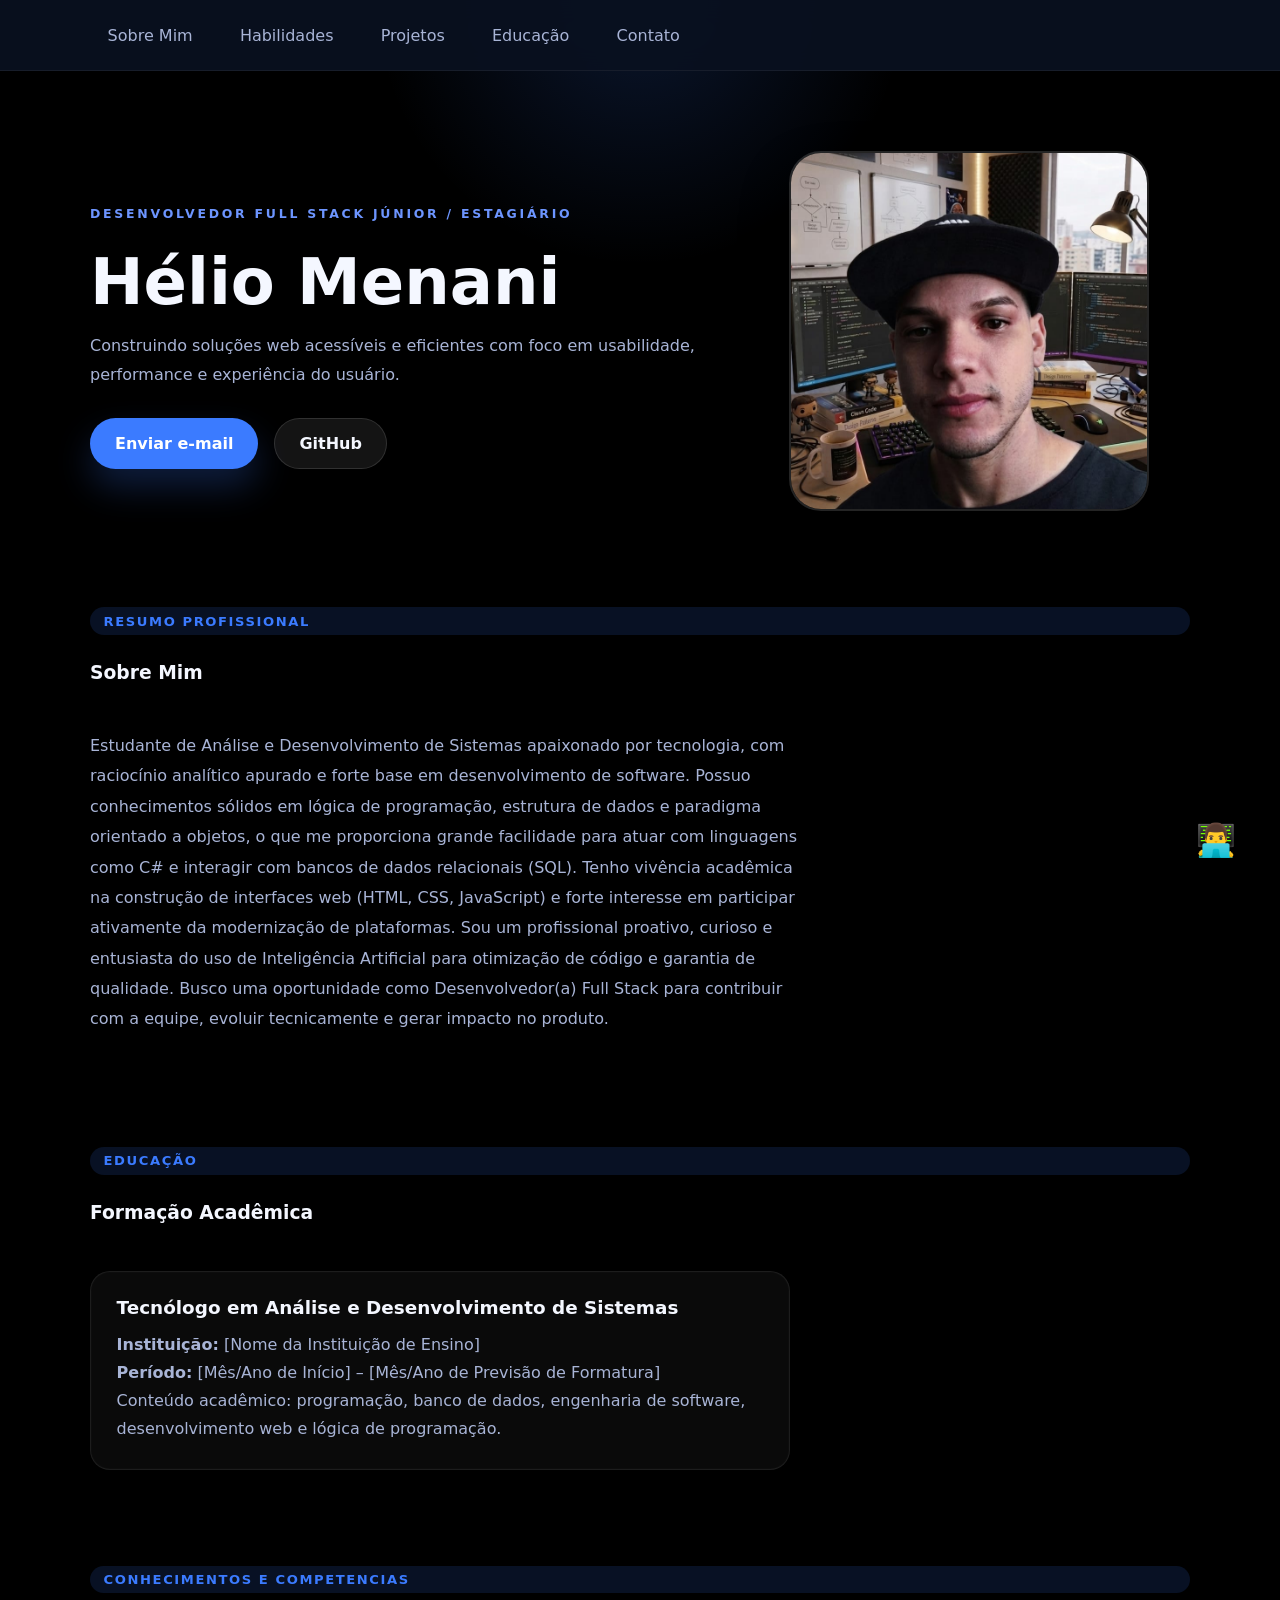
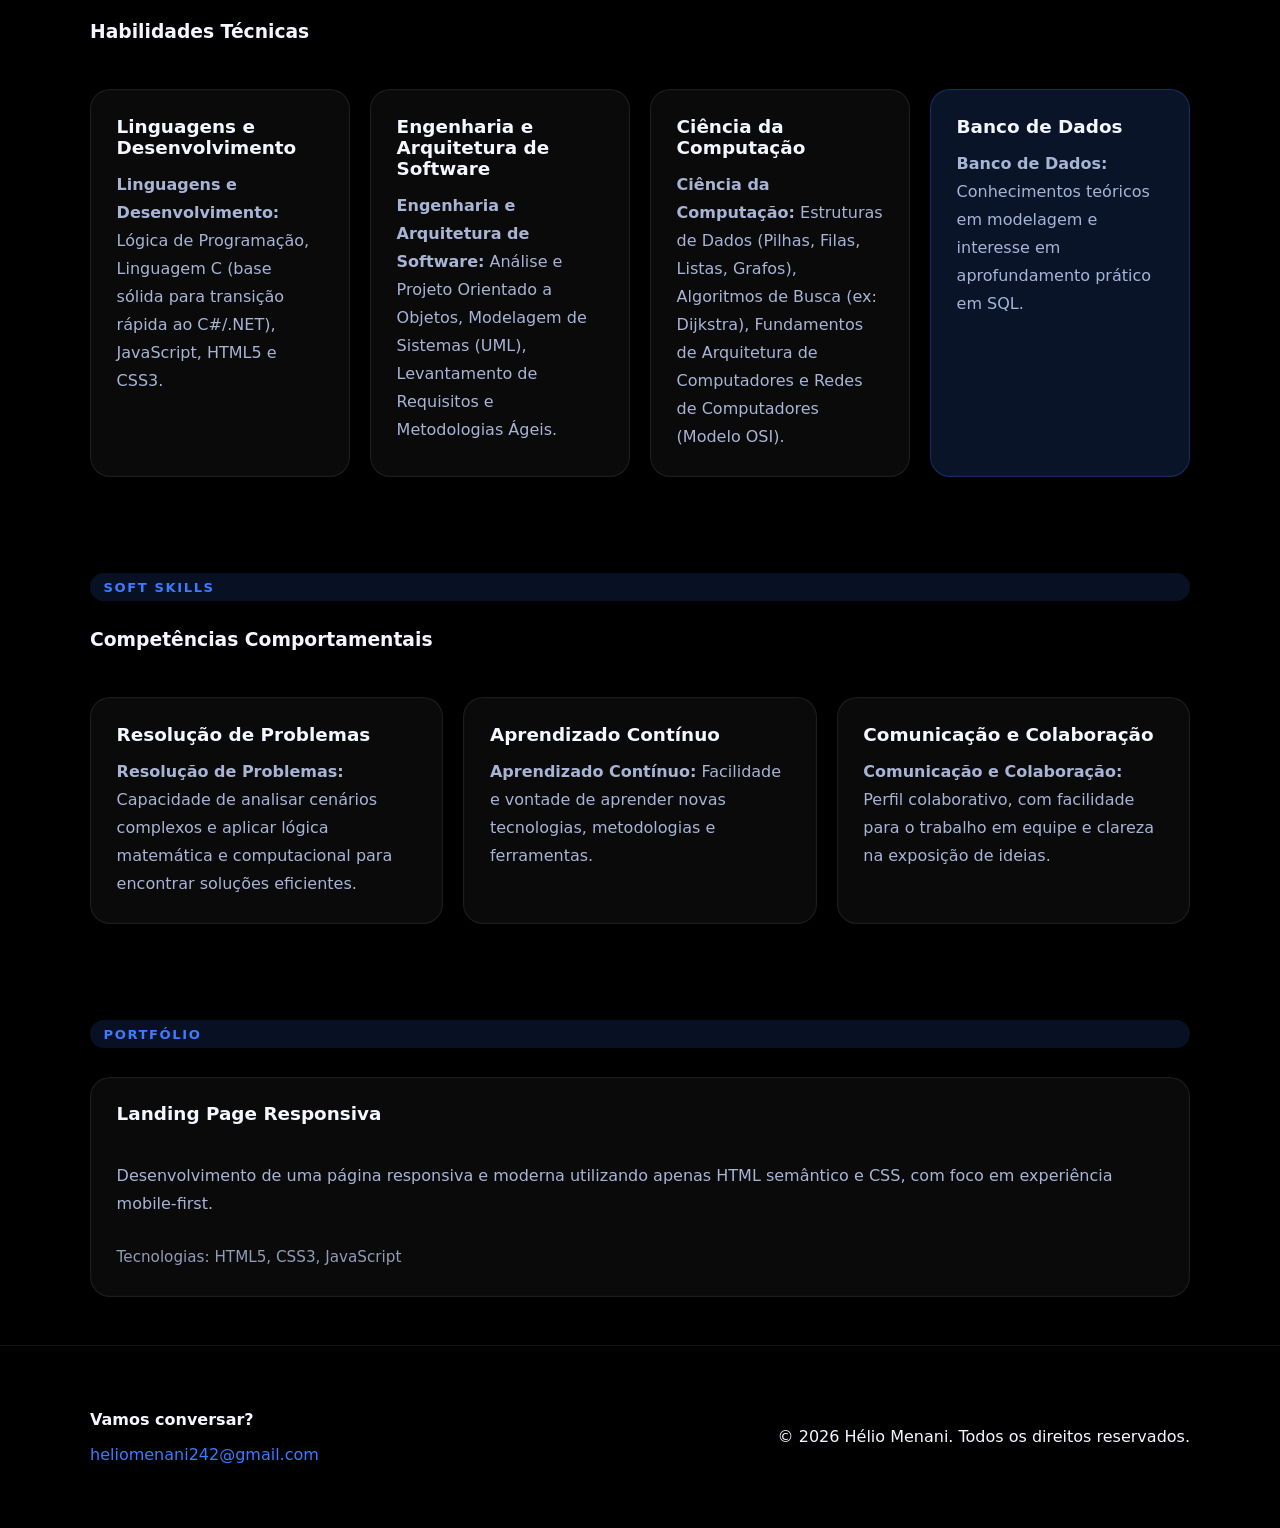
==== commit c8253974: "Add files via upload" ====
--- a/index.html
+++ b/index.html
@@ -160,13 +160,7 @@
             <div>
                 <p class="footer__label">Vamos conversar?</p>
                 <p><a href="mailto:heliomenani242@gmail.com">heliomenani242@gmail.com</a></p>
-                <p><a href="https://wa.me/5544997670805" target="_blank" rel="noreferrer"
-                        aria-label="Enviar mensagem pelo WhatsApp">
-                        <svg class="footer__whatsapp-icon" viewBox="0 0 448 512" aria-hidden="true" focusable="false">
-                            <path fill="white"
-                                d="M380.9 97.1C339 55.1 287.2 32 232.6 32 135 32 56.6 110.4 56.6 208c0 36.6 9.6 72.5 27.9 104.4L32 480l171.2-47.8c30.2 16.5 64.5 25.2 99.4 25.2 97.6 0 176-78.4 176-176 0-54.6-23.1-106.4-65.7-148.3zm-50.8 214.3c-9.4 26.4-33.7 49.7-53.9 55.9-14.8 4.3-33.7 6.7-73.5-8.7-52.9-20.5-86.7-66.4-89.4-68.8-2.7-2.5-22.1-20.9-31.6-34.1-9.5-13.2-19.1-36.7-12.9-58 6.2-21.4 33.8-35.7 47.4-38.6 12.3-2.5 26.9-3.3 40.7 0 5.5 1.3 10.8-0.3 15-4.5l18.5-18.5c4.4-4.4 4.7-11.3 0.7-16.1-6.4-7.5-12.5-15.8-17.9-24.6-4.4-7.3-11.6-12.3-20.3-13.4-13.9-1.8-28-2.8-42.5-2.8-20.9 0-41 4.7-60.1 14.1-20.6 10.1-37.5 25.3-48.5 44.9-11 19.6-16 42.5-16 66.3 0 27.5 8.5 54.5 24.6 77.7 18.2 26.6 46.7 47.9 77.5 60.4 30.8 12.5 64 18.8 97.4 18.8 23.4 0 46.4-4 68.1-12 26.9-9.7 50.1-25.9 68.4-47.4 18.2-21.5 30.7-46.9 36.6-74.5 3.1-13.5 2.3-27.4-2.7-40.5-6.1-15.2-17.8-27.7-33.1-35.8-8.3-4.5-17.5-7.6-26.9-9.5-14.2-2.8-28.8-2.9-42.9 0.3-11.7 2.7-22.7 7.8-32.4 15.3-6.8 5.3-9.1 13.2-5.7 20.9 2.9 6.2 7.7 11.7 13.7 16.2 5.6 4.1 11.8 8.3 18.4 12.8 3.9 2.6 5.5 7.7 3.9 12.3-1.5 4.4-5.8 7.5-10.4 7.5-1.5 0-3-.4-4.3-1.2-16.7-9.4-32.7-19.7-47-30.8-1.9-1.4-4.3-2.2-6.7-2.2-2.7 0-5.3.7-7.7 2.2-7.2 4.6-10.8 13.7-8.8 22.1 3.6 15.7 9.6 31.2 17.1 45.8 1.7 3.4 1.5 7.5-.6 10.7-2.1 3.2-5.8 5.1-9.8 5.1-1.1 0-2.2-.1-3.3-.4-26.9-7.6-51.7-20.2-73.6-37.5-22.6-17.8-41-40.8-54.9-66.4-13.8-25.4-21.5-52.6-22.1-80.5-.7-33.2 8.3-66.8 25-96.9 19.5-34.5 49.9-62.9 86.3-81.6 38.9-20.2 83.5-29.2 126.7-25.6 44.7 3.8 87.8 21.3 121.2 51.3 35.8 32 60.1 74.3 69.9 120.7 9.7 46.1 4.5 93-15.1 136.3-10.4 22-24.9 42.6-42.1 59.4z" />
-                        </svg>
-                    </a></p>
+
             </div>
             <p>© <span id="year"></span> Hélio Menani. Todos os direitos reservados.</p>
         </div>
@@ -180,7 +174,7 @@
         </a>
         <div class="whatsapp-bubble" role="status" aria-live="polite" aria-hidden="true">
             <button type="button" class="whatsapp-bubble__close" aria-label="Fechar mensagem">×</button>
-            <p class="whatsapp-bubble__text">👋 Olá! Podemos ajudar?</p>
+            <p class="whatsapp-bubble__text">👋 Olá! Como posso ajudar?</p>
         </div>
     </div>
 </body>
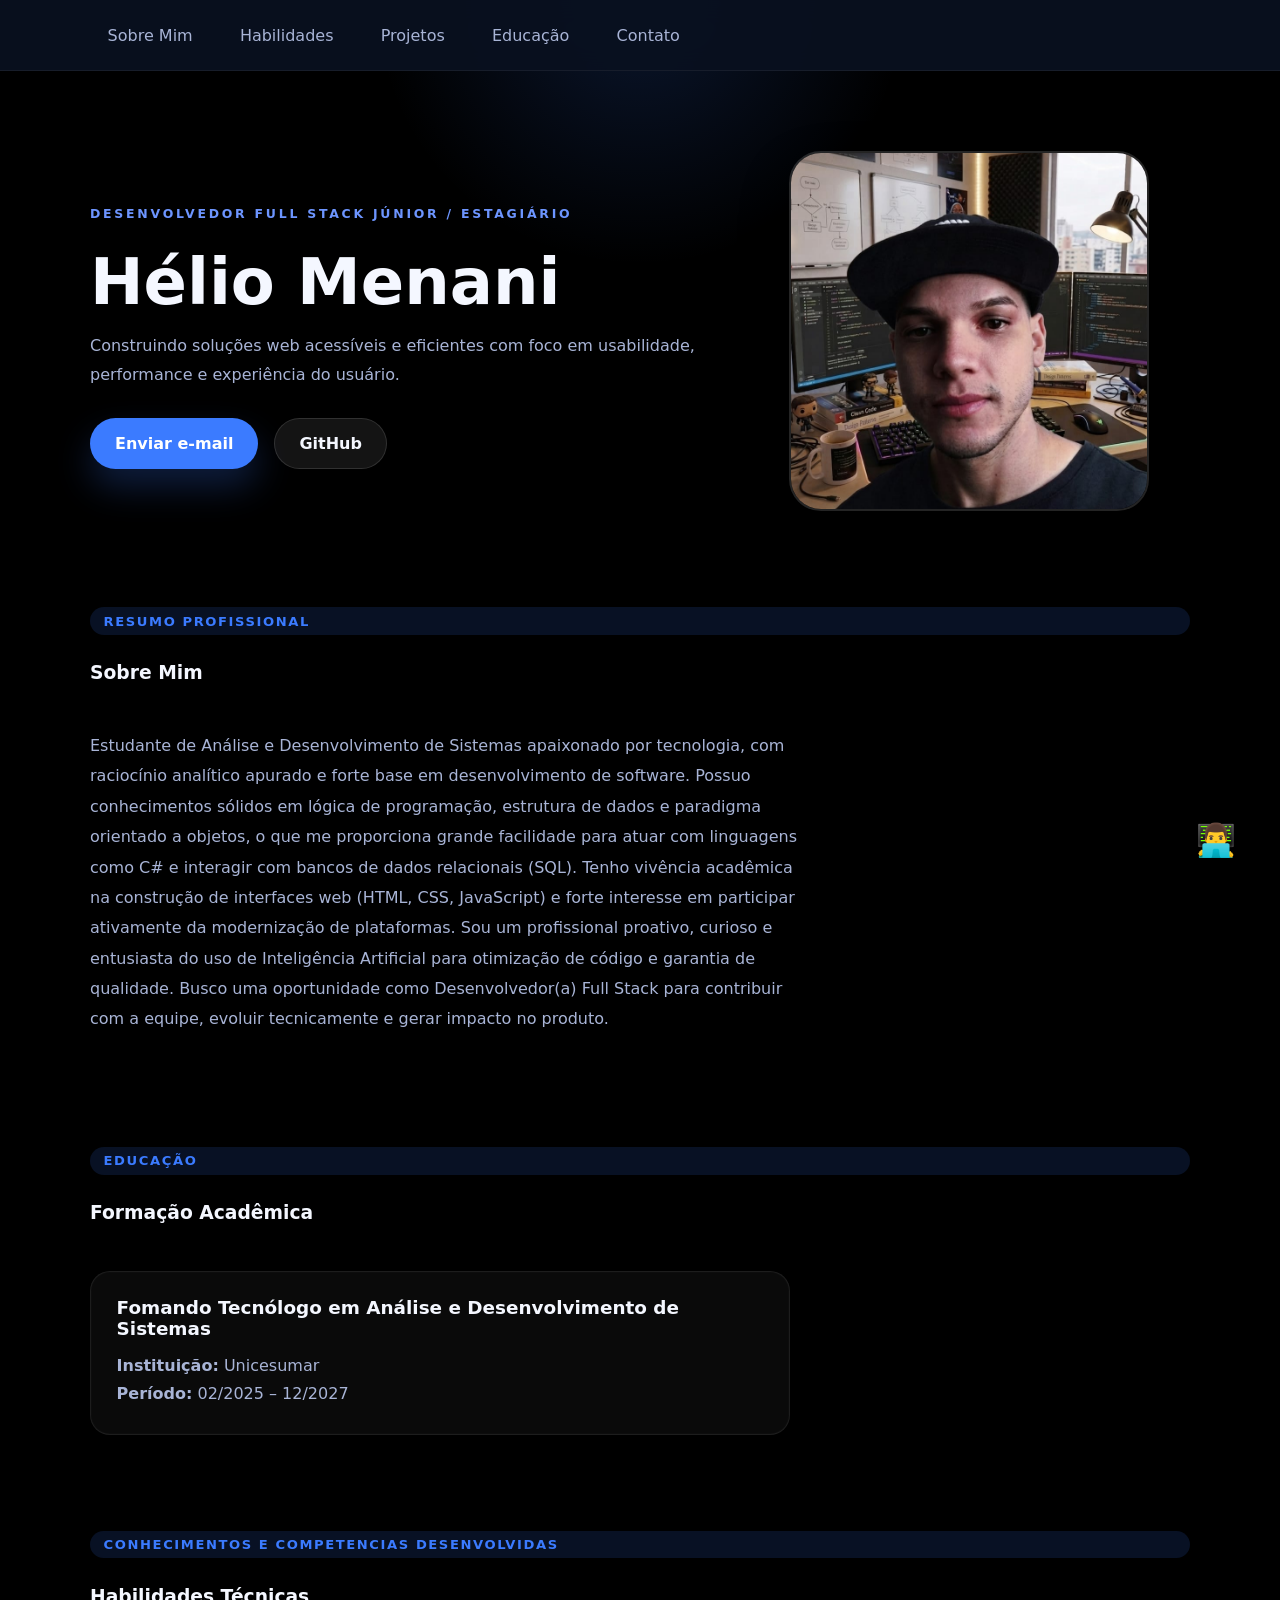
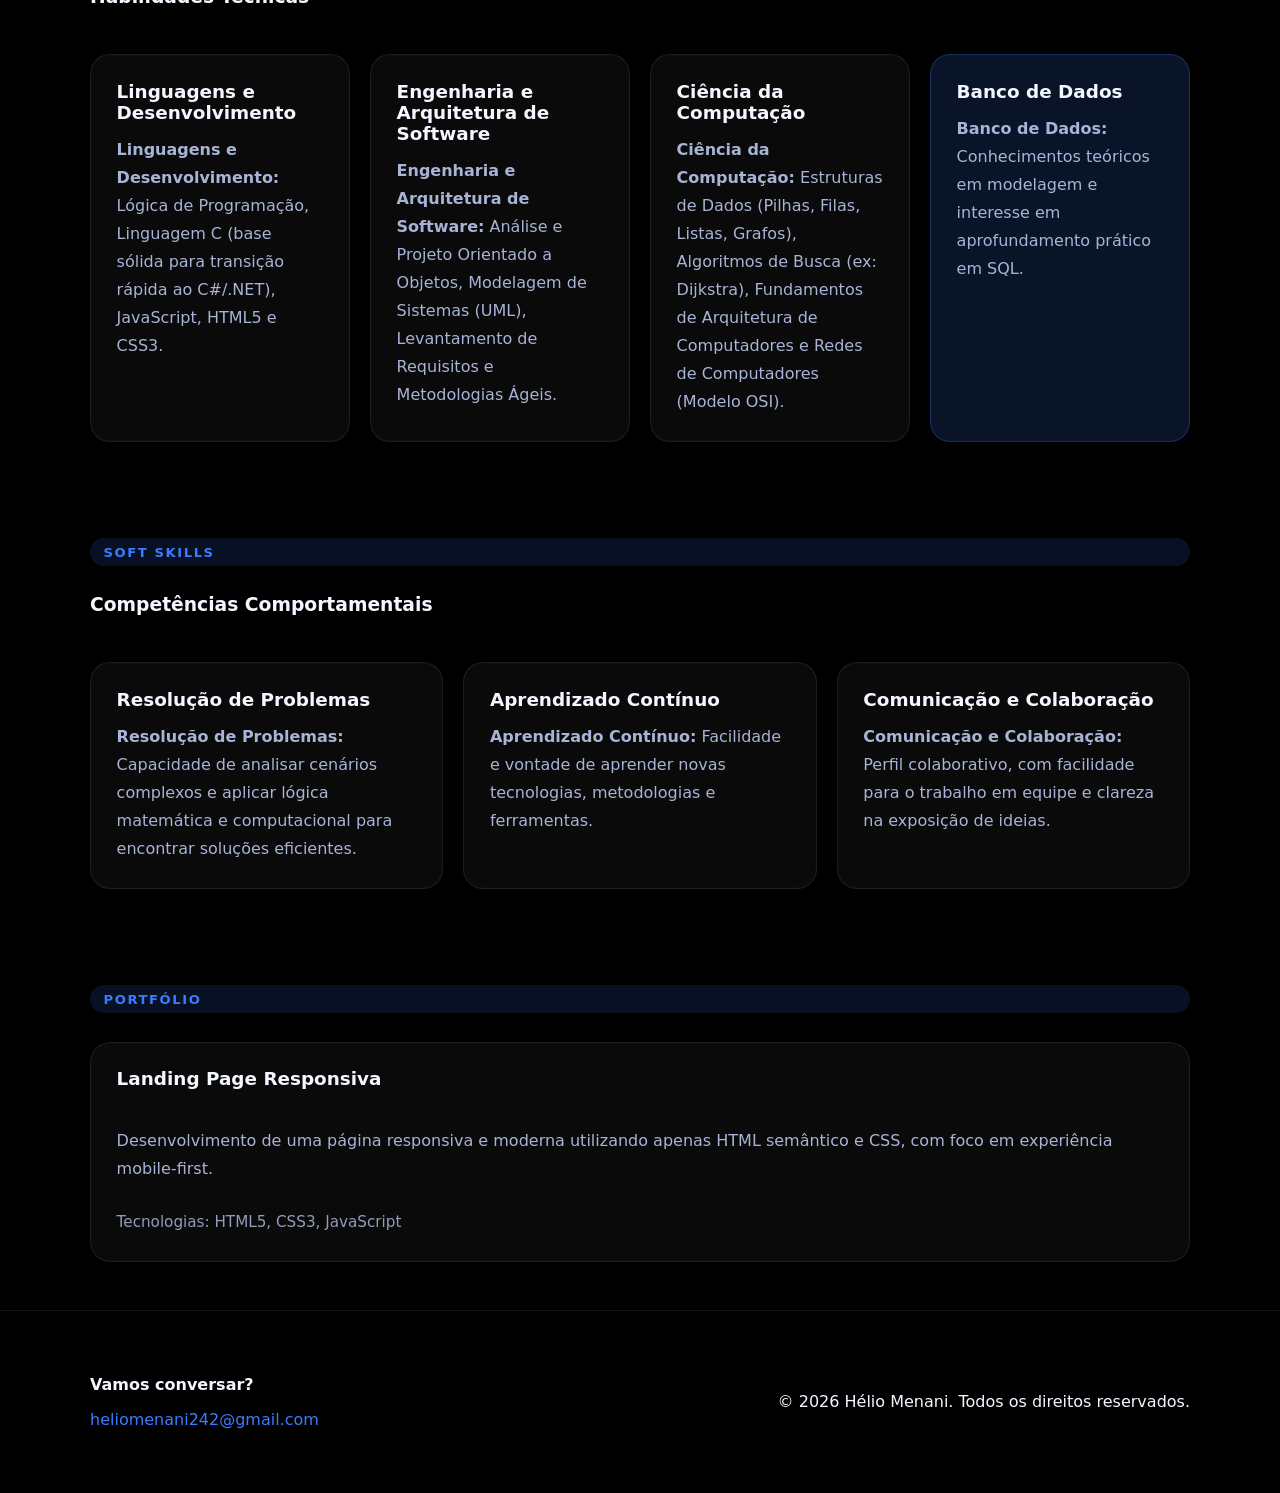
==== commit 58f3a827: "Add files via upload" ====
--- a/index.html
+++ b/index.html
@@ -70,11 +70,9 @@
                     <h3>Formação Acadêmica</h3>
                 </div>
                 <div class="education-card">
-                    <h3>Tecnólogo em Análise e Desenvolvimento de Sistemas</h3>
-                    <p><strong>Instituição:</strong> [Nome da Instituição de Ensino]</p>
-                    <p><strong>Período:</strong> [Mês/Ano de Início] – [Mês/Ano de Previsão de Formatura]</p>
-                    <p>Conteúdo acadêmico: programação, banco de dados, engenharia de software, desenvolvimento web e
-                        lógica de programação.</p>
+                    <h3>Fomando Tecnólogo em Análise e Desenvolvimento de Sistemas</h3>
+                    <p><strong>Instituição:</strong> Unicesumar</p>
+                    <p><strong>Período:</strong> 02/2025 – 12/2027</p>
                 </div>
             </div>
         </section>
@@ -82,7 +80,7 @@
         <section class="section section--split" id="habilidades">
             <div class="container">
                 <div class="section__header">
-                    <span class="section__tag">CONHECIMENTOS E COMPETENCIAS</span>
+                    <span class="section__tag">CONHECIMENTOS E COMPETENCIAS DESENVOLVIDAS</span>
                     <h3>Habilidades Técnicas</h3>
                 </div>
                 <div class="skill-grid">
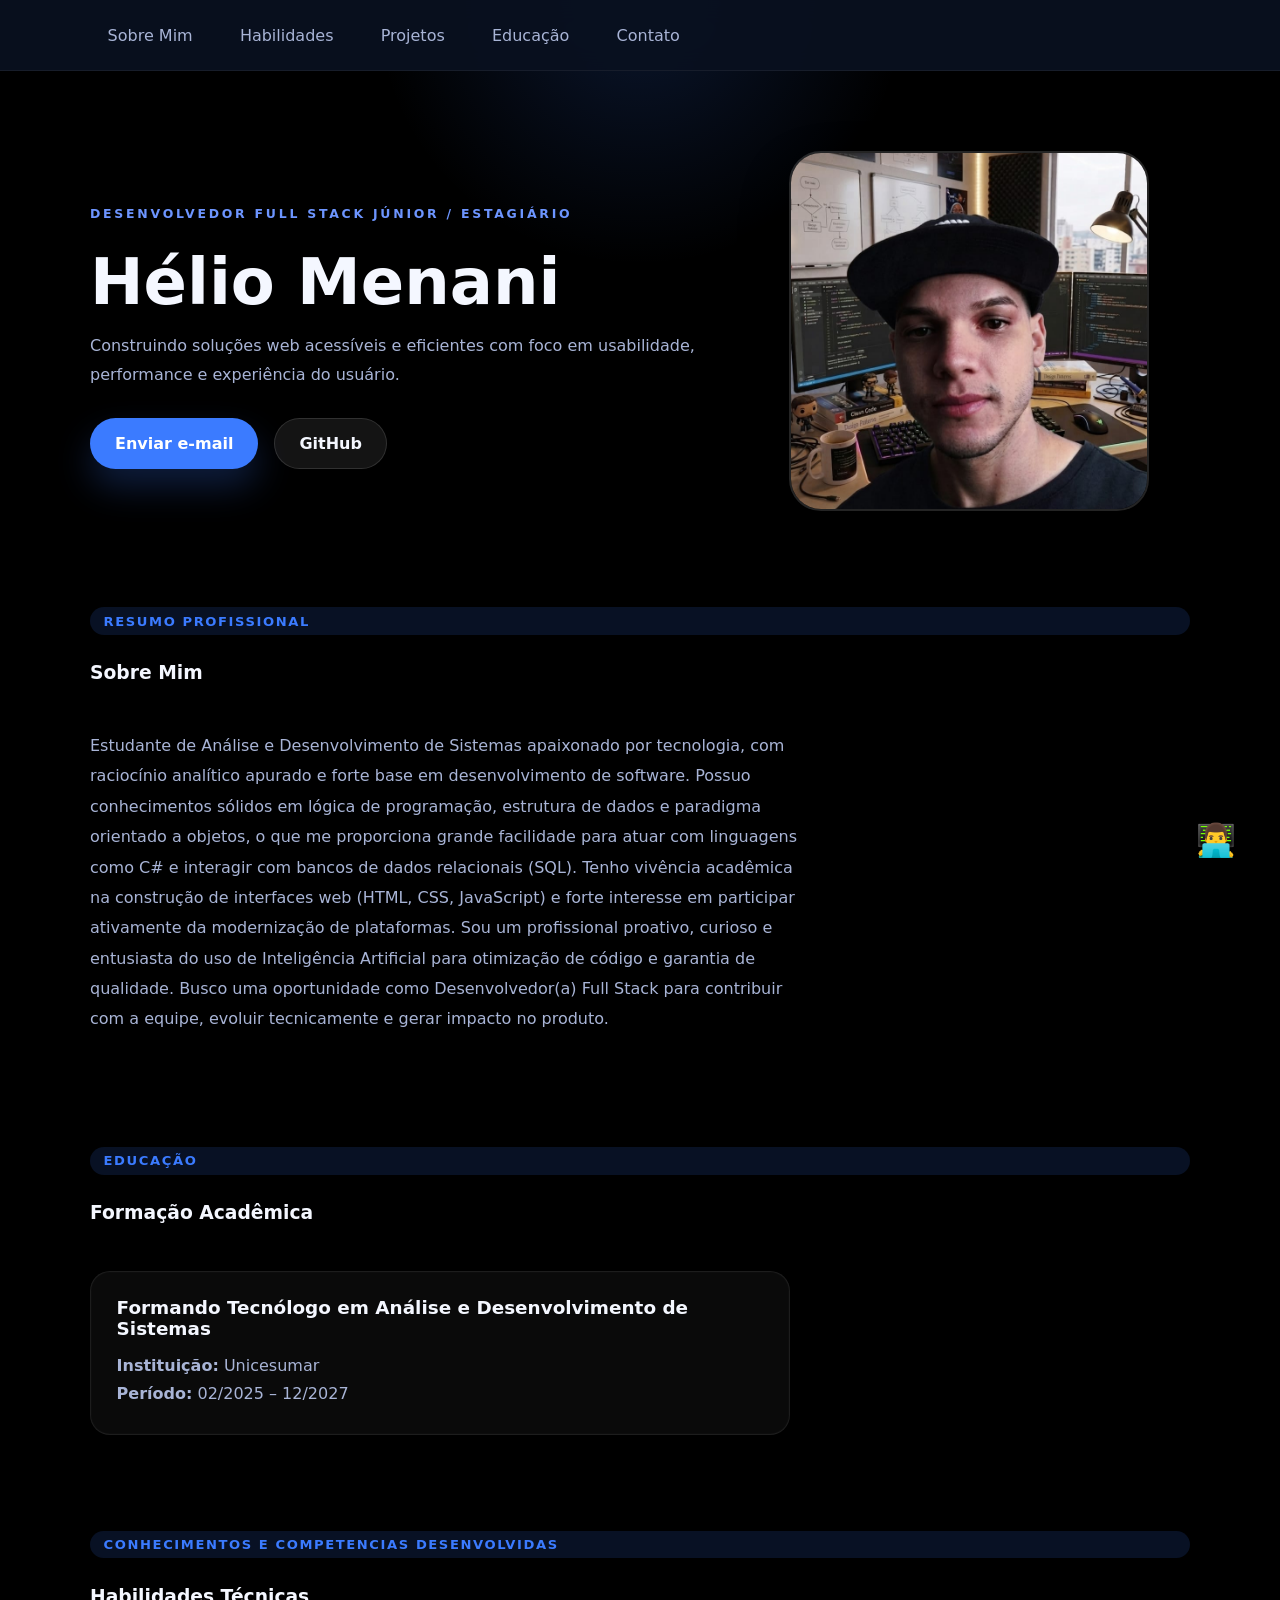
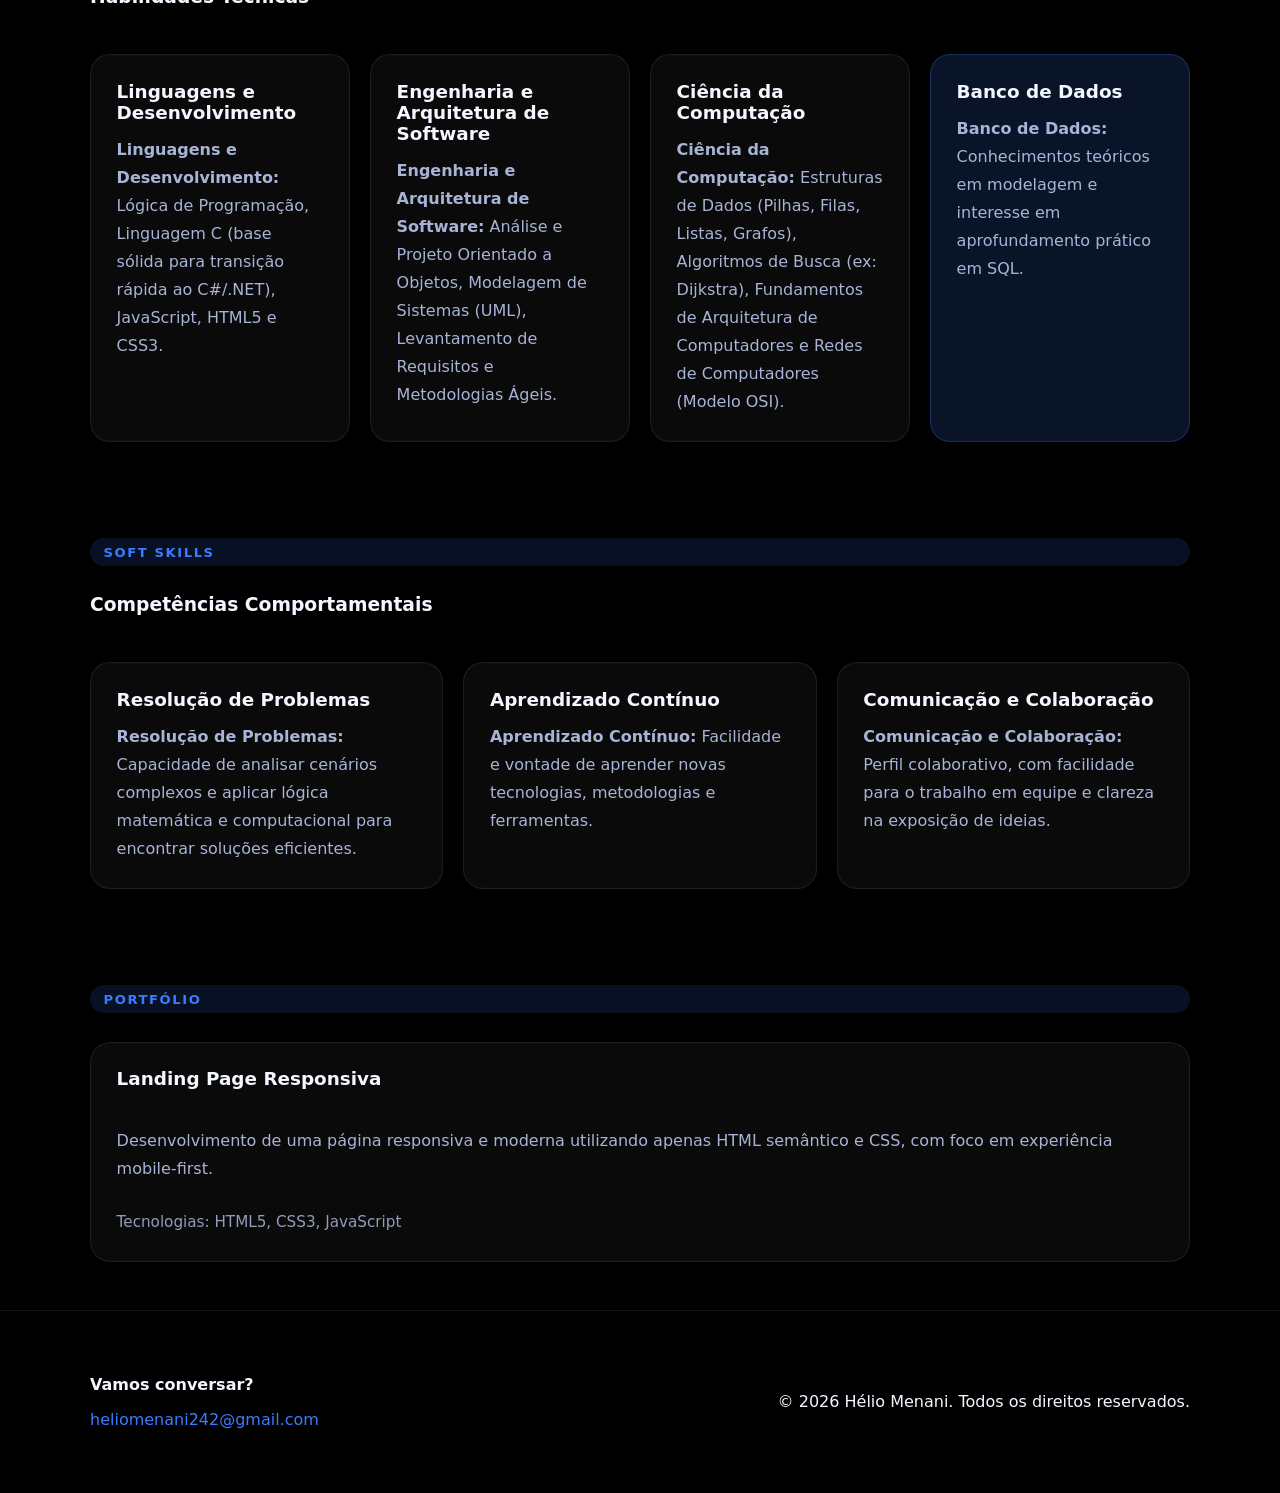
==== commit f7c7a634: "Add files via upload" ====
--- a/index.html
+++ b/index.html
@@ -70,7 +70,7 @@
                     <h3>Formação Acadêmica</h3>
                 </div>
                 <div class="education-card">
-                    <h3>Fomando Tecnólogo em Análise e Desenvolvimento de Sistemas</h3>
+                    <h3>Formando Tecnólogo em Análise e Desenvolvimento de Sistemas</h3>
                     <p><strong>Instituição:</strong> Unicesumar</p>
                     <p><strong>Período:</strong> 02/2025 – 12/2027</p>
                 </div>
@@ -168,7 +168,7 @@
         <a href="https://wa.me/5544997670805" class="whatsapp-float__button whatsapp-pulse"
             aria-label="Conversar pelo WhatsApp" target="_blank" rel="noreferrer noopener">
             <span class="whatsapp-emoji" aria-hidden="true">👨‍💻</span>
-            <span class="whatsapp-tooltip">Fale conosco pelo WhatsApp</span>
+            <span class="whatsapp-tooltip">Fale comigo pelo WhatsApp</span>
         </a>
         <div class="whatsapp-bubble" role="status" aria-live="polite" aria-hidden="true">
             <button type="button" class="whatsapp-bubble__close" aria-label="Fechar mensagem">×</button>
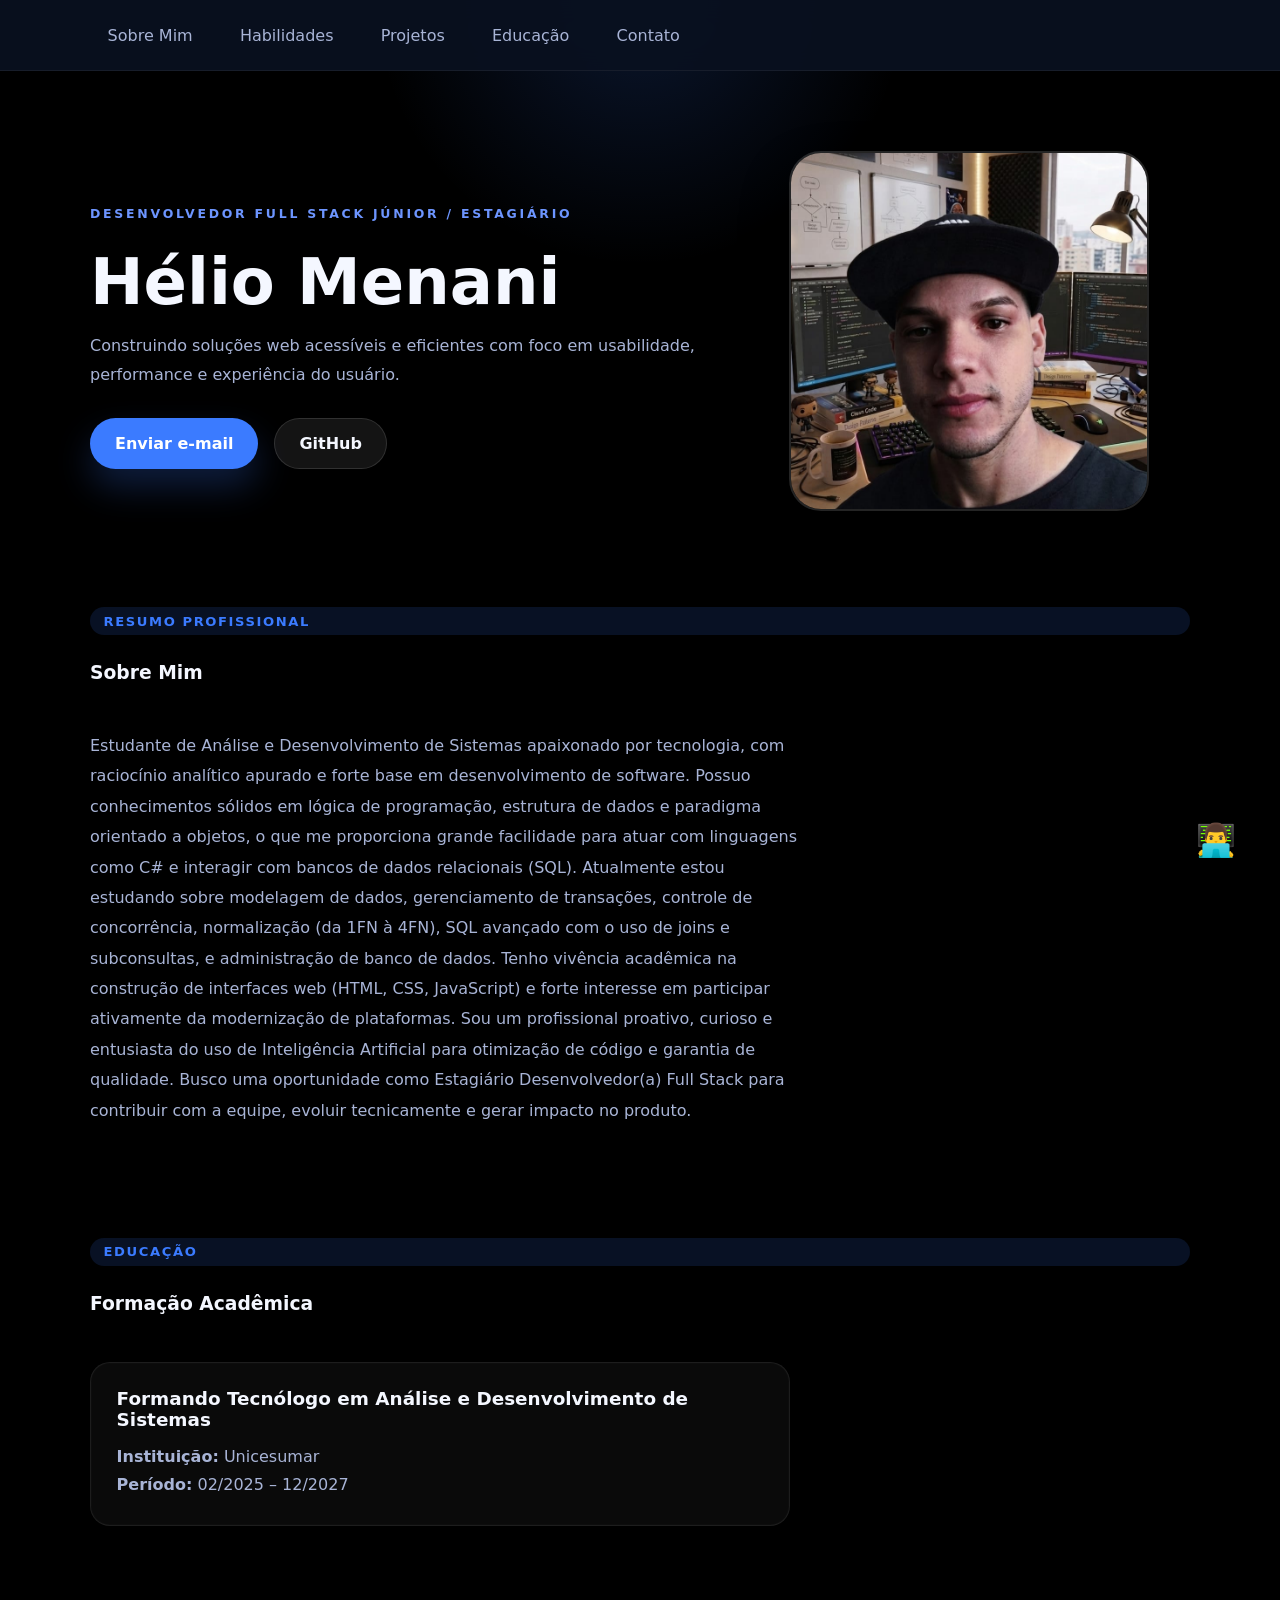
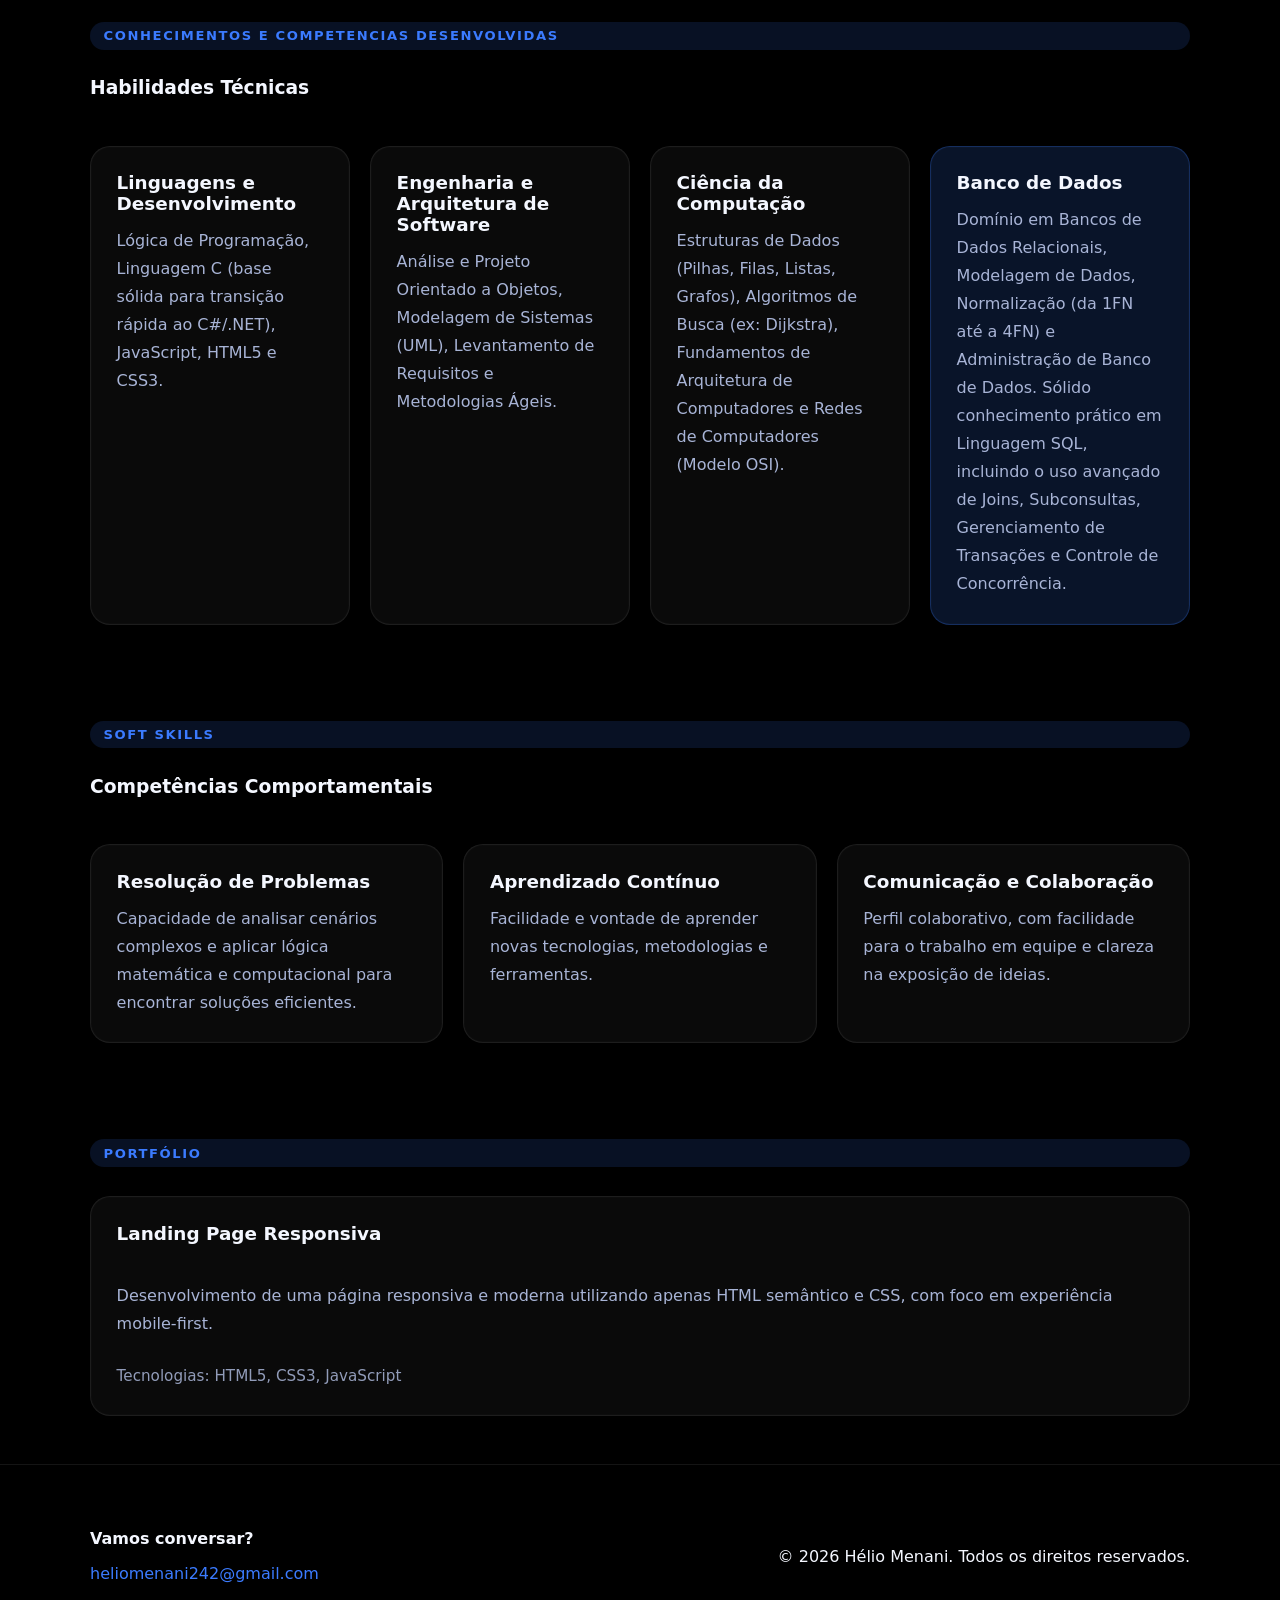
==== commit eb2e31cc: "Add files via upload" ====
--- a/index.html
+++ b/index.html
@@ -55,11 +55,14 @@
                     com raciocínio analítico apurado e forte base em desenvolvimento de software. Possuo conhecimentos
                     sólidos em lógica de programação, estrutura de dados e paradigma orientado a objetos, o que me
                     proporciona grande facilidade para atuar com linguagens como C# e interagir com bancos de dados
-                    relacionais (SQL). Tenho vivência acadêmica na construção de interfaces web (HTML, CSS, JavaScript)
-                    e forte interesse em participar ativamente da modernização de plataformas. Sou um profissional
-                    proativo, curioso e entusiasta do uso de Inteligência Artificial para otimização de código e
-                    garantia de qualidade. Busco uma oportunidade como Desenvolvedor(a) Full Stack para contribuir com a
-                    equipe, evoluir tecnicamente e gerar impacto no produto.</p>
+                    relacionais (SQL). Atualmente estou estudando sobre modelagem de dados, gerenciamento de transações,
+                    controle de concorrência, normalização (da 1FN à 4FN), SQL avançado com o uso de joins e
+                    subconsultas, e administração de banco de dados. Tenho vivência acadêmica na construção de
+                    interfaces web (HTML, CSS, JavaScript) e forte interesse em participar ativamente da modernização de
+                    plataformas. Sou um profissional proativo, curioso e entusiasta do uso de Inteligência Artificial
+                    para otimização de código e garantia de qualidade. Busco uma oportunidade como Estagiário
+                    Desenvolvedor(a) Full Stack para contribuir com a equipe, evoluir tecnicamente e gerar impacto no
+                    produto. </p>
             </div>
         </section>
 
@@ -86,24 +89,26 @@
                 <div class="skill-grid">
                     <article class="skill-card">
                         <h3>Linguagens e Desenvolvimento</h3>
-                        <p><strong>Linguagens e Desenvolvimento:</strong> Lógica de Programação, Linguagem C (base
+                        <p>Lógica de Programação, Linguagem C (base
                             sólida para transição rápida ao C#/.NET), JavaScript, HTML5 e CSS3.</p>
                     </article>
                     <article class="skill-card">
                         <h3>Engenharia e Arquitetura de Software</h3>
-                        <p><strong>Engenharia e Arquitetura de Software:</strong> Análise e Projeto Orientado a Objetos,
+                        <p>Análise e Projeto Orientado a Objetos,
                             Modelagem de Sistemas (UML), Levantamento de Requisitos e Metodologias Ágeis.</p>
                     </article>
                     <article class="skill-card">
                         <h3>Ciência da Computação</h3>
-                        <p><strong>Ciência da Computação:</strong> Estruturas de Dados (Pilhas, Filas, Listas, Grafos),
+                        <p>Estruturas de Dados (Pilhas, Filas, Listas, Grafos),
                             Algoritmos de Busca (ex: Dijkstra), Fundamentos de Arquitetura de Computadores e Redes de
                             Computadores (Modelo OSI).</p>
                     </article>
                     <article class="skill-card skill-card--highlight">
                         <h3>Banco de Dados</h3>
-                        <p><strong>Banco de Dados:</strong> Conhecimentos teóricos em modelagem e interesse em
-                            aprofundamento prático em SQL.</p>
+                        <p>Domínio em Bancos de Dados Relacionais, Modelagem de Dados, Normalização (da 1FN até a 4FN) e
+                            Administração de Banco de Dados. Sólido conhecimento prático em Linguagem SQL, incluindo o
+                            uso avançado de Joins, Subconsultas, Gerenciamento de Transações e Controle de Concorrência.
+                        </p>
                     </article>
                 </div>
             </div>
@@ -118,17 +123,17 @@
                 <div class="skill-grid">
                     <article class="skill-card">
                         <h3>Resolução de Problemas</h3>
-                        <p><strong>Resolução de Problemas:</strong> Capacidade de analisar cenários complexos e aplicar
+                        <p> Capacidade de analisar cenários complexos e aplicar
                             lógica matemática e computacional para encontrar soluções eficientes.</p>
                     </article>
                     <article class="skill-card">
                         <h3>Aprendizado Contínuo</h3>
-                        <p><strong>Aprendizado Contínuo:</strong> Facilidade e vontade de aprender novas tecnologias,
+                        <p> Facilidade e vontade de aprender novas tecnologias,
                             metodologias e ferramentas.</p>
                     </article>
                     <article class="skill-card">
                         <h3>Comunicação e Colaboração</h3>
-                        <p><strong>Comunicação e Colaboração:</strong> Perfil colaborativo, com facilidade para o
+                        <p> Perfil colaborativo, com facilidade para o
                             trabalho em equipe e clareza na exposição de ideias.</p>
                     </article>
                 </div>
@@ -161,7 +166,7 @@
 
             </div>
             <p>© <span id="year"></span> Hélio Menani. Todos os direitos reservados.</p>
-        </div>
+
     </footer>
 
     <div class="whatsapp-float">
